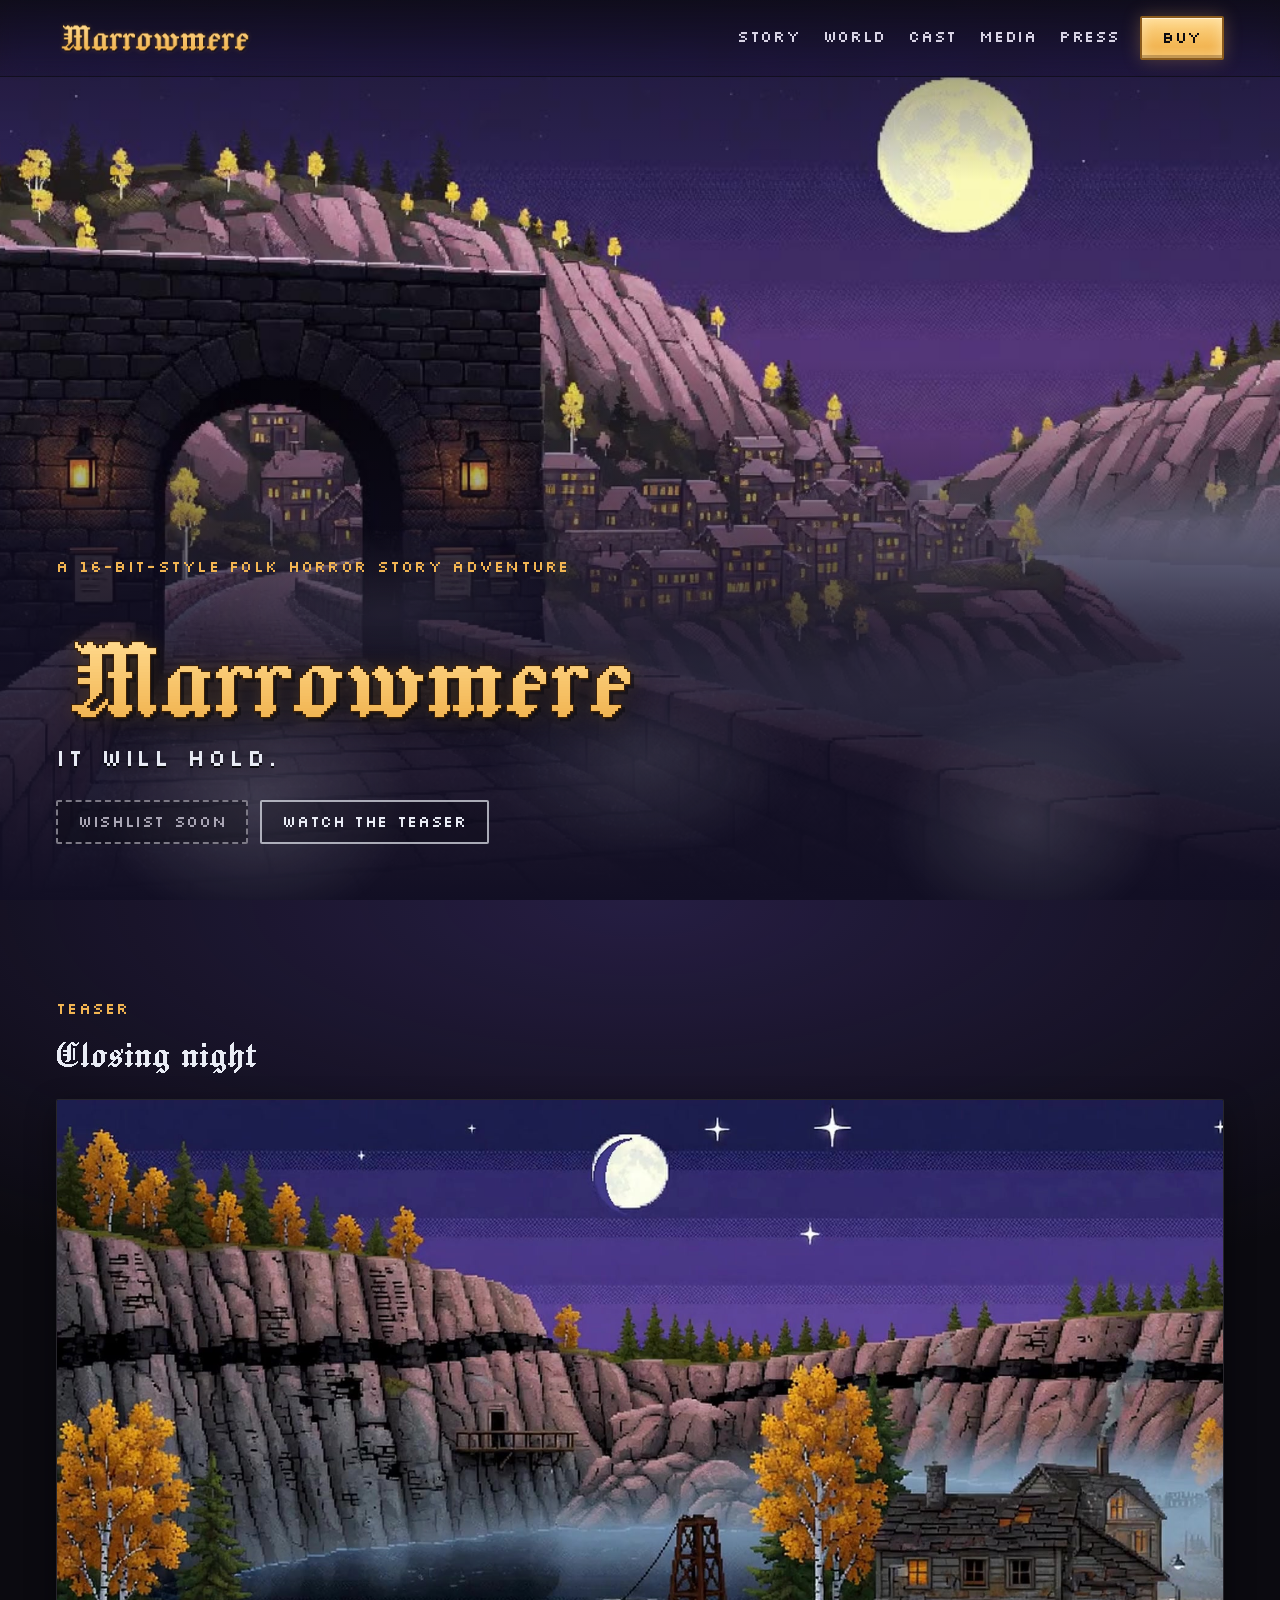
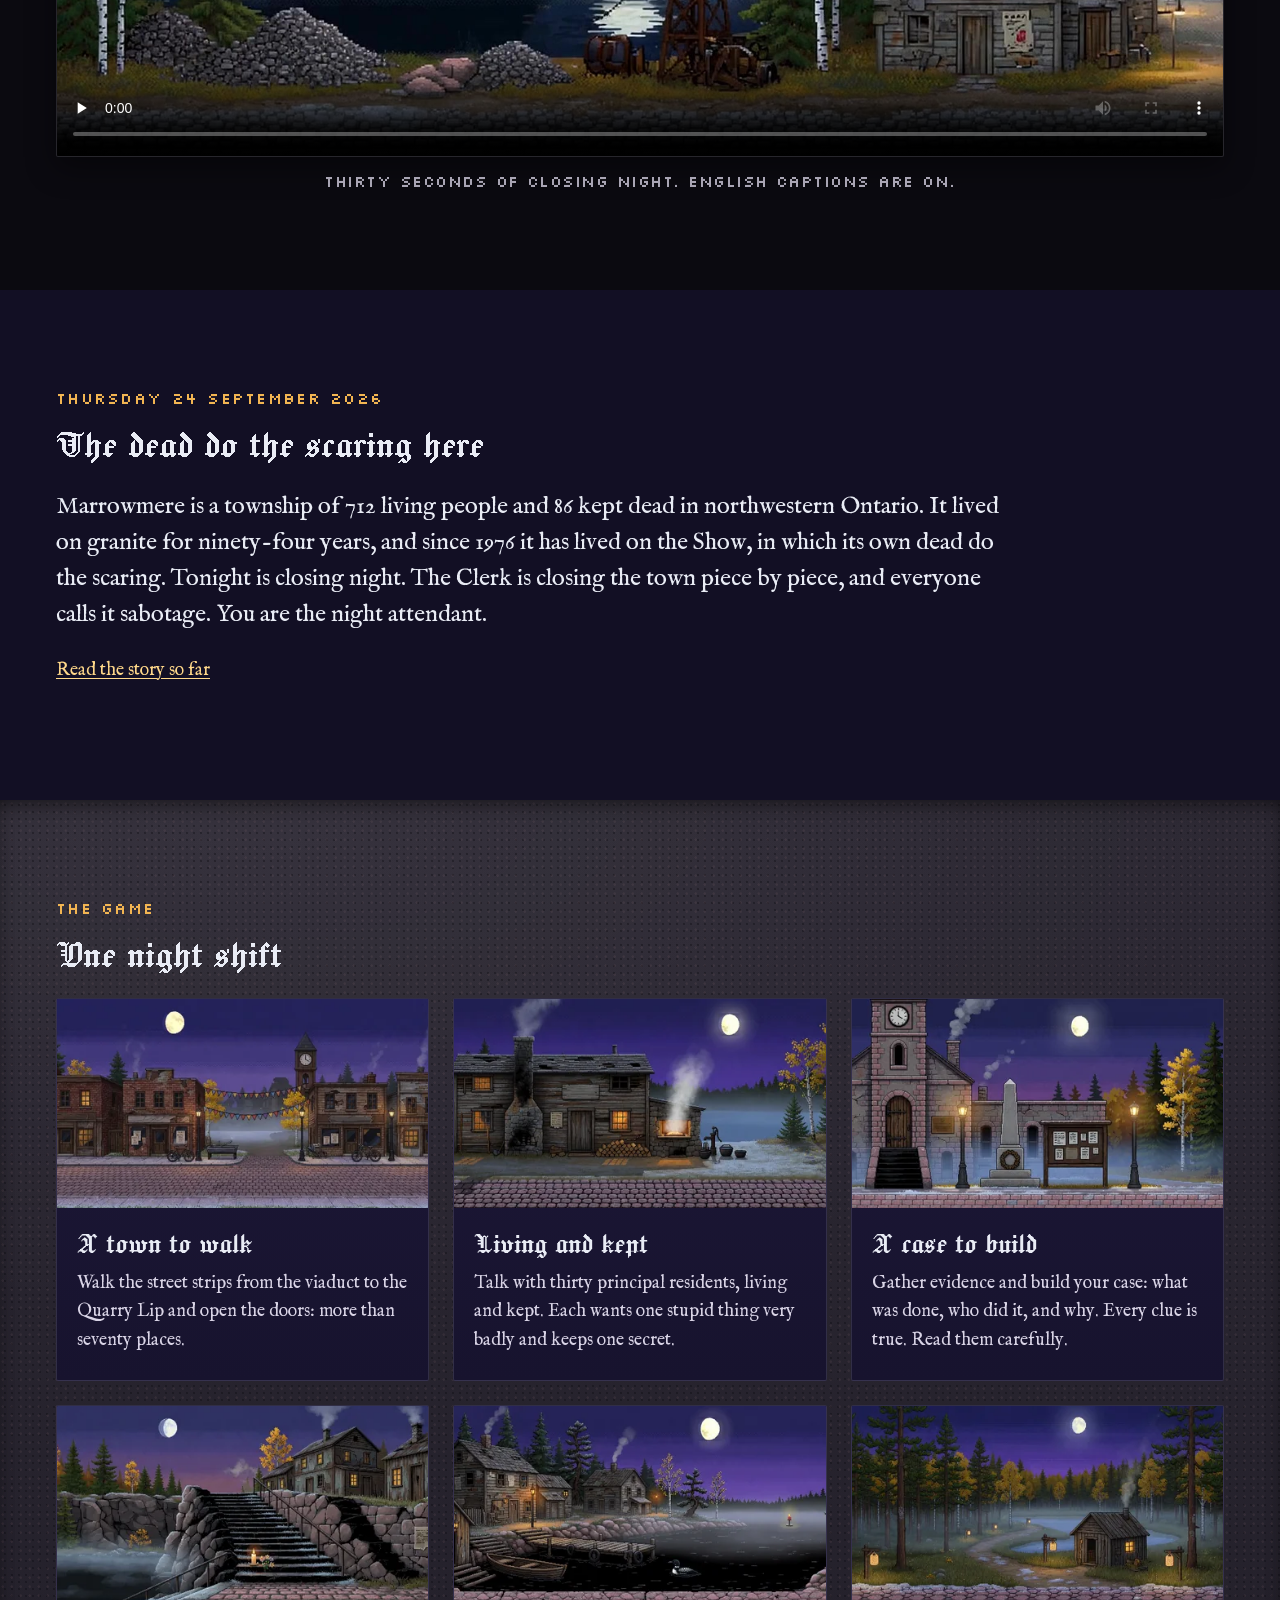
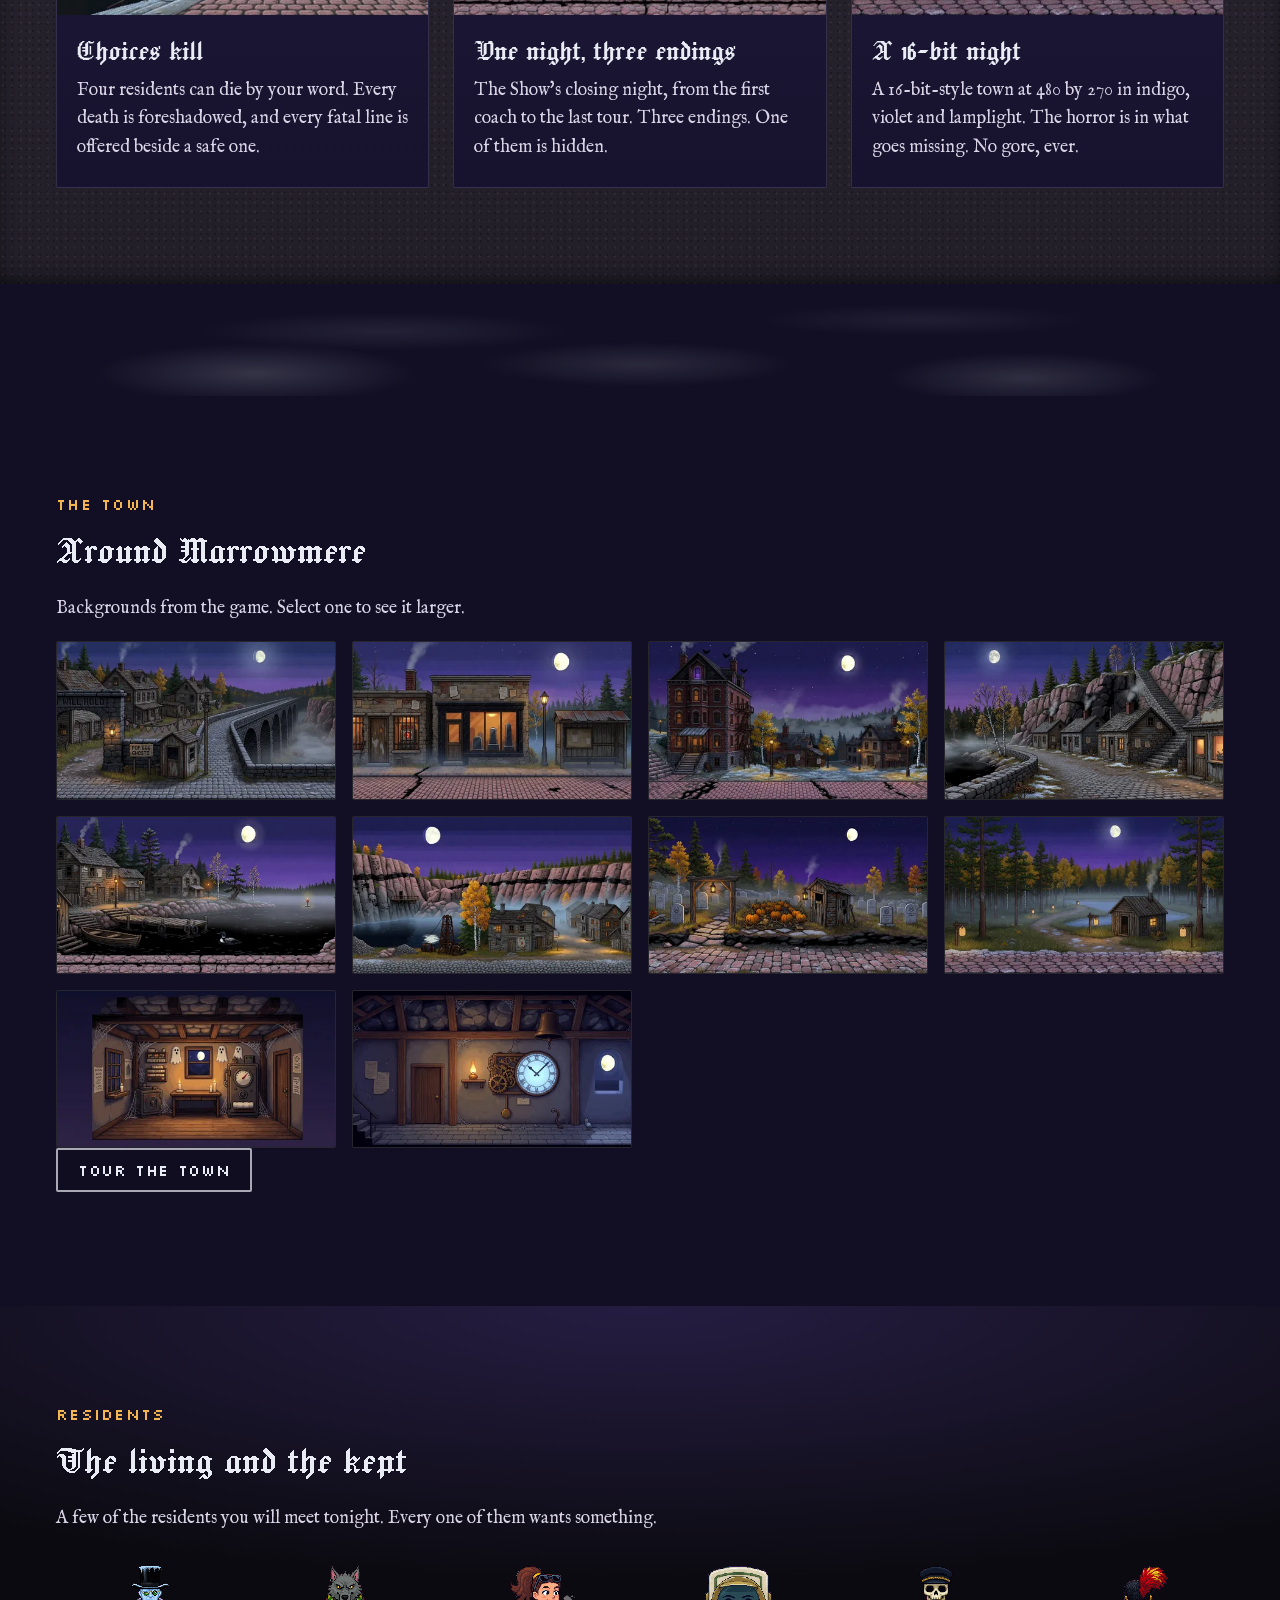
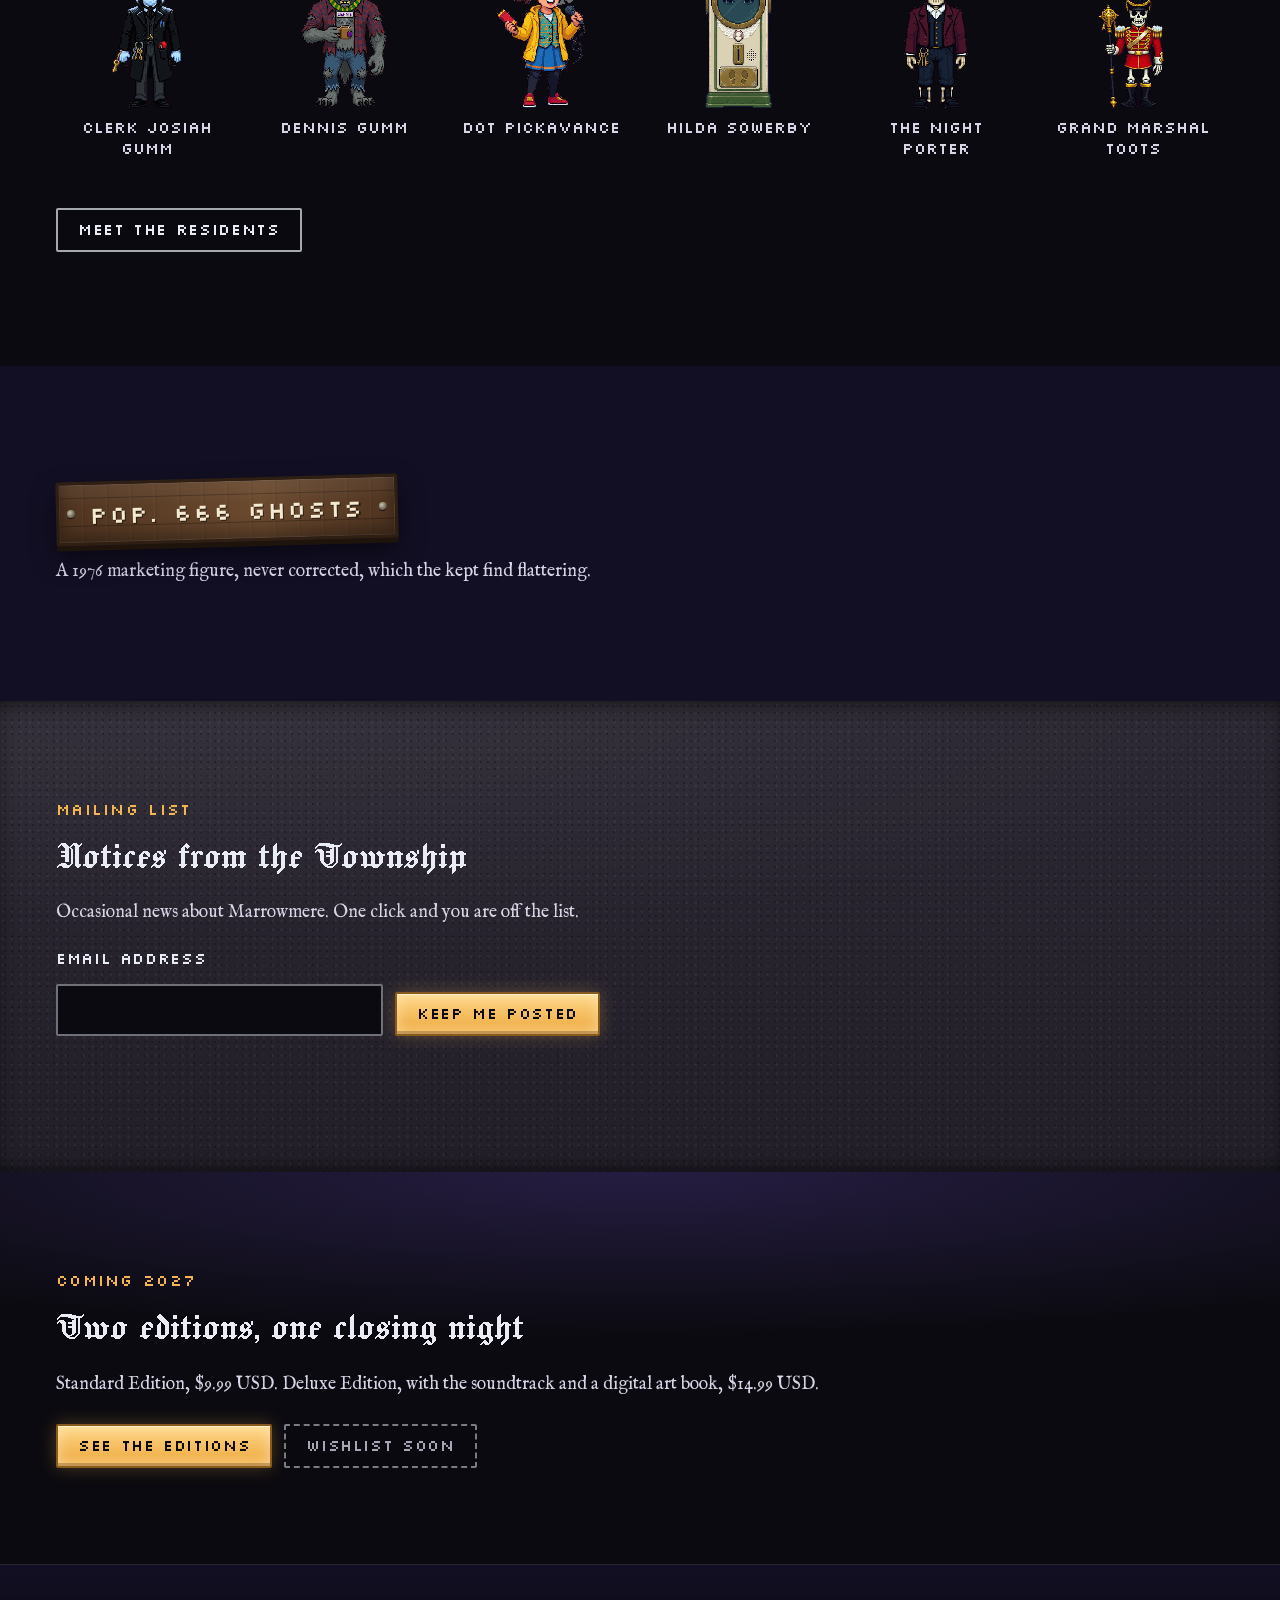
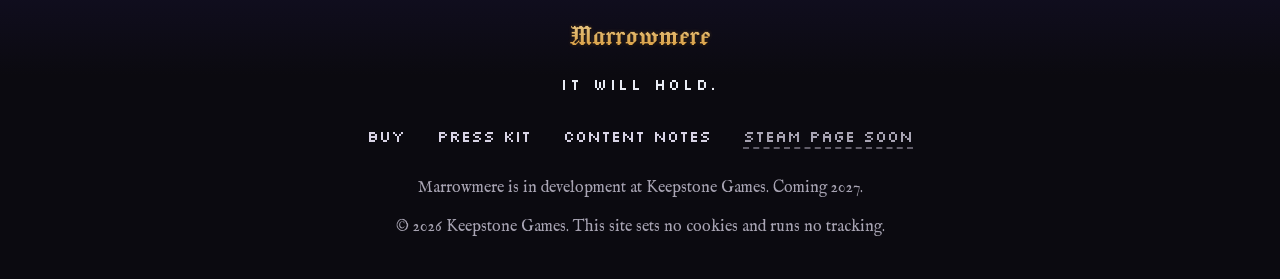
==== index.html @ 12991509 "Publish the Marrowmere site Co-Authored-By: Claude Opus 5.5 <noreply@anthropic.com>" ====
<!doctype html>
<html lang="en-CA">
<head>
<meta charset="utf-8">
<meta name="viewport" content="width=device-width, initial-scale=1">
<title>Marrowmere: a 16-bit-style folk horror story adventure</title>
<meta name="description" content="Closing night in a northwestern Ontario quarry town whose own dead do the scaring. A 16-bit-style story adventure from Keepstone Games, coming 2027.">
<link rel="canonical" href="https://bottobot.github.io/marrowmere-site/">
<meta property="og:type" content="website">
<meta property="og:site_name" content="Marrowmere">
<meta property="og:title" content="Marrowmere: a 16-bit-style folk horror story adventure">
<meta property="og:description" content="Closing night in a northwestern Ontario quarry town whose own dead do the scaring. A 16-bit-style story adventure from Keepstone Games, coming 2027.">
<meta property="og:url" content="https://bottobot.github.io/marrowmere-site/">
<meta property="og:image" content="https://bottobot.github.io/marrowmere-site/assets/img/brand/og-image.jpg">
<meta name="twitter:card" content="summary_large_image">
<meta name="theme-color" content="#120f24">
<link rel="icon" href="assets/icons/favicon.ico" sizes="any">
<link rel="icon" type="image/png" sizes="32x32" href="assets/icons/favicon-32.png">
<link rel="apple-touch-icon" href="assets/icons/apple-touch-icon.png">
<link rel="manifest" href="site.webmanifest">
<link rel="preload" href="assets/fonts/jacquard24.woff2" as="font" type="font/woff2" crossorigin>
<link rel="stylesheet" href="css/site.css">
<script src="js/config.js"></script>
<script src="js/site.js" defer></script>
</head>
<body class="page-index">
<!-- @region header -->
<a class="skip-link" href="#main">Skip to content</a>
<header class="site-header">
  <div class="wrap site-header__inner">
    <a class="brand" href="index.html"><img src="assets/img/brand/wordmark-1200.png" alt="Marrowmere" width="240" height="60"></a>
    <button class="nav-toggle" type="button" aria-expanded="false" aria-controls="site-nav"><span class="visually-hidden">Menu</span><span class="nav-toggle__bars" aria-hidden="true"></span></button>
    <nav id="site-nav" class="site-nav" aria-label="Main">
      <ul>
        <li><a href="story.html">Story</a></li>
        <li><a href="world.html">World</a></li>
        <li><a href="cast.html">Cast</a></li>
        <li><a href="media.html">Media</a></li>
        <li><a href="press.html">Press</a></li>
        <li><a class="btn btn--primary" href="buy.html">Buy</a></li>
      </ul>
    </nav>
  </div>
</header>
<!-- @end header -->
<main id="main">
  <section class="hero" aria-labelledby="hero-title">
    <video class="hero__media" src="assets/video/hero.mp4" poster="assets/video/hero-poster.jpg" autoplay muted loop playsinline aria-hidden="true"></video>
    <div class="hero__mist" aria-hidden="true"></div>
    <div class="hero__content">
      <h1 id="hero-title" class="visually-hidden">Marrowmere</h1>
      <p class="eyebrow">A 16-bit-style folk horror story adventure</p>
      <img class="wordmark" src="assets/img/brand/wordmark.png" srcset="assets/img/brand/wordmark-1200.png 1200w, assets/img/brand/wordmark.png 2400w" sizes="(min-width: 1000px) 720px, 480px" alt="Marrowmere" width="2400" height="600">
      <p class="hero__motto">IT WILL HOLD.</p>
      <div class="store-buttons">
        <a class="btn btn--primary" href="buy.html" data-cfg-href="stores.steam" data-soon="Wishlist soon">Wishlist on Steam</a>
        <a class="btn btn--ghost" href="#teaser">Watch the teaser</a>
      </div>
    </div>
  </section>

  <section class="section section--night" id="teaser" aria-labelledby="teaser-title">
    <div class="wrap">
      <p class="eyebrow">Teaser</p>
      <h2 id="teaser-title">Closing night</h2>
      <figure class="player">
        <video controls playsinline preload="none" aria-label="Marrowmere teaser trailer" src="assets/video/teaser-16x9.mp4" poster="assets/video/teaser-poster.jpg" width="1920" height="1080">
          <track kind="captions" srclang="en" label="English" src="assets/video/teaser.vtt" default>
        </video>
        <figcaption>Thirty seconds of closing night. English captions are on.</figcaption>
      </figure>
    </div>
  </section>

  <section class="section" aria-labelledby="hook-title">
    <div class="wrap">
      <p class="eyebrow">Thursday 24 September 2026</p>
      <h2 id="hook-title">The dead do the scaring here</h2>
      <p class="lede">Marrowmere is a township of 712 living people and 86 kept dead in northwestern Ontario. It lived on granite for ninety-four years, and since 1976 it has lived on the Show, in which its own dead do the scaring. Tonight is closing night. The Clerk is closing the town piece by piece, and everyone calls it sabotage. You are the night attendant.</p>
      <p><a href="story.html">Read the story so far</a></p>
    </div>
  </section>

  <section class="section section--stone" aria-labelledby="features-title">
    <div class="wrap">
      <p class="eyebrow">The game</p>
      <h2 id="features-title">One night shift</h2>
      <ul class="features">
        <li class="feature">
          <img src="assets/img/places/X05-640.webp" alt="Station Road at night: brick and timber shopfronts, lamp-posts and bunting, with a clock tower beyond." width="640" height="256" loading="lazy">
          <h3>A town to walk</h3>
          <p>Walk the street strips from the viaduct to the Quarry Lip and open the doors: more than seventy places.</p>
        </li>
        <li class="feature">
          <img src="assets/img/places/E14-640.webp" alt="A timber bunkhouse with a scorched stone chimney and a cookhouse hatch pouring steam." width="640" height="256" loading="lazy">
          <h3>Living and kept</h3>
          <p>Talk with thirty principal residents, living and kept. Each wants one stupid thing very badly and keeps one secret.</p>
        </li>
        <li class="feature">
          <img src="assets/img/places/E04-640.webp" alt="A stone town hall with a clock tower, a granite memorial and a crowded noticeboard." width="640" height="256" loading="lazy">
          <h3>A case to build</h3>
          <p>Gather evidence and build your case: what was done, who did it, and why. Every clue is true. Read them carefully.</p>
        </li>
        <li class="feature">
          <img src="assets/img/places/E08-640.webp" alt="A frosted black stone stair with one handrail, and a jar candle and flowers left on one step." width="640" height="256" loading="lazy">
          <h3>Choices kill</h3>
          <p>Four residents can die by your word. Every death is foreshadowed, and every fatal line is offered beside a safe one.</p>
        </li>
        <li class="feature">
          <img src="assets/img/places/E10-640.webp" alt="A boathouse and dock on a misty lake at night, a loon on the water and a buoy light far out." width="640" height="256" loading="lazy">
          <h3>One night, three endings</h3>
          <p>The Show's closing night, from the first coach to the last tour. Three endings. One of them is hidden.</p>
        </li>
        <li class="feature">
          <img src="assets/img/places/E20-640.webp" alt="A lamp-lit trail through moonlit jack pine and birch to a small tea hut by a pond." width="640" height="256" loading="lazy">
          <h3>A 16-bit night</h3>
          <p>A 16-bit-style town at 480 by 270 in indigo, violet and lamplight. The horror is in what goes missing. No gore, ever.</p>
        </li>
      </ul>
    </div>
  </section>

  <div class="mist" aria-hidden="true"></div>

  <section class="section" aria-labelledby="screens-title">
    <div class="wrap">
      <p class="eyebrow">The town</p>
      <h2 id="screens-title">Around Marrowmere</h2>
      <p>Backgrounds from the game. Select one to see it larger.</p>
<!-- @region screens -->
<ul class="shots">
  <li><a data-lightbox="screens" href="assets/img/places/E01-1280.jpg"><img src="assets/img/places/E01-640.webp" alt="Lantern-lit black arch carved IT WILL HOLD, a POP. 666 GHOSTS sign, and a stone viaduct over a misty gorge." width="640" height="256" loading="lazy"></a></li>
  <li><a data-lightbox="screens" href="assets/img/places/E06-1280.jpg"><img src="assets/img/places/E06-640.webp" alt="Barred stone pay office with a glowing red dial, a shop window full of headstones, and an empty bus shelter." width="640" height="256" loading="lazy"></a></li>
  <li><a data-lightbox="screens" href="assets/img/places/E07-1280.jpg"><img src="assets/img/places/E07-640.webp" alt="Tall red-brick railway hotel with bay windows, an iron fire escape and one violet attic window, bats circling its chimneys." width="640" height="256" loading="lazy"></a></li>
  <li><a data-lightbox="screens" href="assets/img/places/E09-1280.jpg"><img src="assets/img/places/E09-640.webp" alt="Cobbled lakeside lane, cottages under a pink granite cliff, a long stair up the rock, and a lit chip shop." width="640" height="256" loading="lazy"></a></li>
  <li><a data-lightbox="screens" href="assets/img/places/E10-1280.jpg"><img src="assets/img/places/E10-640.webp" alt="Timber boathouse, a rowboat on the slip, a dock with tire fenders, a loon, and a distant red buoy." width="640" height="256" loading="lazy"></a></li>
  <li><a data-lightbox="screens" href="assets/img/places/E11-1280.jpg"><img src="assets/img/places/E11-640.webp" alt="Pink granite quarry faces with drill marks and a black seam, a moonlit flooded pit and a rusted derrick." width="640" height="256" loading="lazy"></a></li>
  <li><a data-lightbox="screens" href="assets/img/places/E18-1280.jpg"><img src="assets/img/places/E18-640.webp" alt="Moonlit cemetery of grey headstones, a lychgate with a lantern, a flagstone path, a pumpkin patch and a sexton's shed." width="640" height="256" loading="lazy"></a></li>
  <li><a data-lightbox="screens" href="assets/img/places/E20-1280.jpg"><img src="assets/img/places/E20-640.webp" alt="Moonlit jack pine and birch wood, a winding trail lit by post lamps, and a lit hut by a pond." width="640" height="256" loading="lazy"></a></li>
  <li><a data-lightbox="screens" href="assets/img/places/I04-1280.jpg"><img src="assets/img/places/I04-640.webp" alt="Pay office with an iron safe, a dial cabinet, paper ghosts on the wall, candles, cobwebs and a moonlit window." width="640" height="256" loading="lazy"></a></li>
  <li><a data-lightbox="screens" href="assets/img/places/I21-1280.jpg"><img src="assets/img/places/I21-640.webp" alt="Clock-tower room under timber beams: a hanging bell, brass gears, a pendulum, a glowing clock face and a dark stair." width="640" height="256" loading="lazy"></a></li>
</ul>
<!-- @end screens -->
      <p><a class="btn btn--ghost" href="world.html">Tour the town</a></p>
    </div>
  </section>

  <section class="section section--night" aria-labelledby="cast-title">
    <div class="wrap">
      <p class="eyebrow">Residents</p>
      <h2 id="cast-title">The living and the kept</h2>
      <p>A few of the residents you will meet tonight. Every one of them wants something.</p>
<!-- @region cast-row -->
<ul class="cast-row">
  <li><a class="cast-row__link" href="cast.html#josiah-gumm"><img src="assets/sprites/josiah-gumm-front.png" alt="" width="236" height="480" loading="lazy"><span class="cast-row__name">Clerk Josiah Gumm</span></a></li>
  <li><a class="cast-row__link" href="cast.html#dennis-gumm"><img src="assets/sprites/dennis-gumm-front.png" alt="" width="294" height="480" loading="lazy"><span class="cast-row__name">Dennis Gumm</span></a></li>
  <li><a class="cast-row__link" href="cast.html#dot-pickavance"><img src="assets/sprites/dot-pickavance-front.png" alt="" width="304" height="480" loading="lazy"><span class="cast-row__name">Dot Pickavance</span></a></li>
  <li><a class="cast-row__link" href="cast.html#hilda-sowerby"><img src="assets/sprites/hilda-sowerby-front.png" alt="" width="230" height="480" loading="lazy"><span class="cast-row__name">Hilda Sowerby</span></a></li>
  <li><a class="cast-row__link" href="cast.html#night-porter"><img src="assets/sprites/night-porter-front.png" alt="" width="221" height="480" loading="lazy"><span class="cast-row__name">The Night Porter</span></a></li>
  <li><a class="cast-row__link" href="cast.html#grand-marshal-toots"><img src="assets/sprites/grand-marshal-toots-front.png" alt="" width="240" height="480" loading="lazy"><span class="cast-row__name">Grand Marshal Toots</span></a></li>
</ul>
<!-- @end cast-row -->
      <p><a class="btn btn--ghost" href="cast.html">Meet the residents</a></p>
    </div>
  </section>

  <section class="section" aria-label="The sign at the Gate">
    <div class="wrap">
      <p class="sign">POP. 666 GHOSTS</p>
      <p>A 1976 marketing figure, never corrected, which the kept find flattering.</p>
    </div>
  </section>

  <section class="section section--stone" aria-labelledby="newsletter-title">
    <div class="wrap">
      <p class="eyebrow">Mailing list</p>
      <h2 id="newsletter-title">Notices from the Township</h2>
      <p>Occasional news about Marrowmere. One click and you are off the list.</p>
      <form id="newsletter" class="signup" action="#newsletter" method="post">
        <label for="email">Email address</label>
        <input id="email" name="email" type="email" required autocomplete="email">
        <button class="btn btn--primary" type="submit">Keep me posted</button>
        <p class="signup__status" role="status"></p>
      </form>
    </div>
  </section>

  <section class="section section--night" aria-labelledby="buy-title">
    <div class="wrap">
      <p class="eyebrow"><span data-cfg="release">Coming 2027</span></p>
      <h2 id="buy-title">Two editions, one closing night</h2>
      <p><span data-cfg="editions.standard.name">Standard Edition</span>, <span data-cfg="editions.standard.price">$9.99</span> USD. <span data-cfg="editions.deluxe.name">Deluxe Edition</span>, with the soundtrack and a digital art book, <span data-cfg="editions.deluxe.price">$14.99</span> USD.</p>
      <div class="store-buttons">
        <a class="btn btn--primary" href="buy.html">See the editions</a>
        <a class="btn btn--ghost" href="buy.html" data-cfg-href="stores.steam" data-soon="Wishlist soon">Wishlist on Steam</a>
      </div>
    </div>
  </section>
</main>
<!-- @region footer -->
<footer class="site-footer">
  <div class="wrap site-footer__inner">
    <img class="site-footer__mark" src="assets/img/brand/wordmark-1200.png" alt="" width="180" height="45">
    <p class="site-footer__motto">IT WILL HOLD.</p>
    <ul class="site-footer__links">
      <li><a href="buy.html">Buy</a></li>
      <li><a href="press.html">Press kit</a></li>
      <li><a href="buy.html#content-notes">Content notes</a></li>
      <li><a href="buy.html" data-cfg-href="stores.steam" data-soon="Steam page soon">Steam</a></li>
    </ul>
    <p class="site-footer__small">Marrowmere is in development at <span data-cfg="studio">Keepstone Games</span>. <span data-cfg="release">Coming 2027</span>.</p>
    <p class="site-footer__small">&copy; 2026 Keepstone Games. This site sets no cookies and runs no tracking.</p>
  </div>
</footer>
<!-- @end footer -->
</body>
</html>
---- css/site.css ----
/* Marrowmere site design system. One stylesheet for every page; no build step.
   Night is the only theme. Contrast is WCAG 2.2 AA: --granite-grey (4.47:1 on --night) is used
   for borders and disabled outlines only, never for text; small print uses --ink-muted (7.8:1). */

/* ------------------------------------------------------------------ fonts (SIL OFL, self-hosted) */
@font-face { font-family: "Jacquard 24"; src: url("../assets/fonts/jacquard24.woff2") format("woff2"); font-weight: 400; font-style: normal; font-display: swap; }
@font-face { font-family: "IM Fell English"; src: url("../assets/fonts/imfell.woff2") format("woff2"); font-weight: 400; font-style: normal; font-display: swap; }
@font-face { font-family: "IM Fell English"; src: url("../assets/fonts/imfell-italic.woff2") format("woff2"); font-weight: 400; font-style: italic; font-display: swap; }
@font-face { font-family: "Silkscreen"; src: url("../assets/fonts/silkscreen.woff2") format("woff2"); font-weight: 400; font-style: normal; font-display: swap; }

/* ------------------------------------------------------------------ tokens */
:root {
  --night: #120f24;   --dusk: #1d1838;   --violet: #3b2d6b;  --amber: #f2b552;  --amber-hi: #ffd88a;
  --granite-pink: #b88a8f; --granite-grey: #7d7a86; --keepstone: #0b0a10; --frost: #e9ecf5; --birch: #e6c45a; --ink: #d9d4e6;
  --font-display: "Jacquard 24", serif; --font-body: "IM Fell English", Georgia, serif; --font-label: "Silkscreen", monospace;
  --gutter: 16px; --wrap: 1200px; --radius: 2px;

  /* derived tokens: S02 additions, not in common.PALETTE */
  --ink-muted: #a9a5b4;
  --line: rgba(233, 236, 245, 0.12);
  --header-h: 76px;
  --hole: var(--night);
  --card-lo: #17132e;
  --kept-blue: #a7c3e6;
  --paper: #efe3c8; --paper-deep: #e3d3ad; --paper-gold: #f2d27a; --paper-ink: #0b0a10; --paper-muted: #4a4552;
  --stone-hi: #4a4552; --stone: #3b3843; --stone-lo: #24212b;
  --wood: #5d3f27; --wood-lo: #4f3420; --wood-edge: #2f1f13; --wood-paint: #f4ead2;
  --shadow: 0 10px 30px rgba(0, 0, 0, 0.45);
  color-scheme: dark;
}

/* ------------------------------------------------------------------ base */
*, *::before, *::after { box-sizing: border-box; }
[hidden] { display: none !important; }
html { -webkit-text-size-adjust: 100%; text-size-adjust: 100%; scroll-padding-top: calc(var(--header-h) + 16px); }
@media (prefers-reduced-motion: no-preference) { html { scroll-behavior: smooth; } }
body {
  margin: 0; min-height: 100vh; overflow-x: clip;
  background: var(--night); color: var(--ink);
  font-family: var(--font-body); font-size: 1.125rem; line-height: 1.6;
  font-synthesis: none; -webkit-font-smoothing: antialiased;
}
img, video { display: block; max-width: 100%; height: auto; }
picture { display: block; }
h1, h2, h3 { margin: 0 0 0.5em; font-family: var(--font-display); font-weight: 400; line-height: 1.05; color: var(--frost); overflow-wrap: break-word; text-wrap: balance; }
h1 { font-size: 2.6875rem; }                 /* 43 px: one Jacquard pixel per CSS pixel */
h2 { font-size: 2.6875rem; }
h3 { font-size: 2rem; }
@media (min-width: 760px) { h1 { font-size: 5.375rem; } }   /* 86 px */
p { margin: 0 0 1em; }
a { color: var(--amber-hi); text-decoration-thickness: 1px; text-underline-offset: 0.18em; }
a:hover { color: var(--frost); }
:focus-visible { outline: 3px solid var(--amber); outline-offset: 3px; }
::selection { background: var(--violet); color: var(--frost); }
table { width: 100%; border-collapse: collapse; }
th, td { padding: 0.6rem 0.75rem; text-align: left; vertical-align: top; border-bottom: 1px solid var(--line); }
th { font-family: var(--font-label); font-size: 1rem; font-weight: 400; letter-spacing: 0.04em; color: var(--amber); }

/* ------------------------------------------------------------------ layout */
.wrap { width: 100%; max-width: var(--wrap); margin-inline: auto; padding-inline: var(--gutter); }
.section { position: relative; padding-block: clamp(3rem, 8vw, 6rem); }
.section--night { background: radial-gradient(120% 60% at 50% 0%, rgba(59, 45, 107, 0.55), transparent 70%), var(--keepstone); }
.section--stone {
  --hole: var(--stone-lo);
  background:
    radial-gradient(circle at 30% 40%, rgba(184, 138, 143, 0.09) 0 1px, transparent 1.5px) 0 0 / 9px 9px,
    radial-gradient(circle at 70% 70%, rgba(11, 10, 16, 0.35) 0 1px, transparent 1.5px) 0 0 / 7px 7px,
    radial-gradient(140% 80% at 20% 0%, rgba(255, 255, 255, 0.05), transparent 60%),
    linear-gradient(180deg, #2c2833, #221f29);
  box-shadow: inset 0 14px 24px -14px rgba(0, 0, 0, 0.75), inset 0 -14px 24px -14px rgba(0, 0, 0, 0.75);
}
.grid { display: grid; gap: 1.5rem; grid-template-columns: minmax(0, 1fr); }
@media (min-width: 600px) { .grid--2, .grid--3, .grid--4 { grid-template-columns: repeat(2, minmax(0, 1fr)); } }
@media (min-width: 1000px) {
  .grid--3 { grid-template-columns: repeat(3, minmax(0, 1fr)); }
  .grid--4 { grid-template-columns: repeat(4, minmax(0, 1fr)); }
}
.visually-hidden { position: absolute !important; width: 1px; height: 1px; padding: 0; margin: -1px; overflow: hidden; clip: rect(0 0 0 0); clip-path: inset(50%); white-space: nowrap; border: 0; }
.skip-link { position: absolute; left: var(--gutter); top: -100px; z-index: 100; padding: 0.75rem 1rem; background: var(--amber); color: var(--keepstone); font-family: var(--font-label); font-size: 1rem; text-decoration: none; }
.skip-link:focus { top: 8px; color: var(--keepstone); }

/* ------------------------------------------------------------------ header and navigation */
.site-header { position: sticky; top: 0; z-index: 50; background: rgba(18, 15, 36, 0.86); border-bottom: 1px solid var(--line); }
@supports ((-webkit-backdrop-filter: blur(1px)) or (backdrop-filter: blur(1px))) {
  .site-header { background: rgba(18, 15, 36, 0.64); -webkit-backdrop-filter: blur(10px) saturate(1.3); backdrop-filter: blur(10px) saturate(1.3); }
}
.site-header__inner { display: flex; align-items: center; justify-content: space-between; gap: 1rem; min-height: var(--header-h); }
.brand { display: block; flex: 0 0 auto; margin-left: -21px; line-height: 0; }   /* wordmark's own 9 % margin */
.brand img { width: 240px; height: 60px; }
.site-nav ul { display: flex; flex-wrap: wrap; align-items: center; gap: 0.25rem 1.1rem; margin: 0; padding: 0; list-style: none; }
.site-nav a:not(.btn) { display: inline-block; padding: 0.5rem 0.15rem; border-bottom: 2px solid transparent; font-family: var(--font-label); font-size: 1rem; letter-spacing: 0.04em; color: var(--ink); text-decoration: none; }
.site-nav a:not(.btn):hover { color: var(--frost); border-bottom-color: var(--amber); }
.site-nav a[aria-current="page"]:not(.btn) { color: var(--amber-hi); border-bottom-color: var(--amber); }
.site-nav .btn[aria-current="page"] { outline: 2px solid var(--frost); outline-offset: 2px; }
.nav-toggle { display: none; position: relative; flex: 0 0 auto; width: 44px; height: 44px; padding: 0; border: 1px solid rgba(233, 236, 245, 0.4); border-radius: var(--radius); background: rgba(11, 10, 16, 0.35); color: var(--frost); cursor: pointer; }
.nav-toggle__bars, .nav-toggle__bars::before, .nav-toggle__bars::after { position: absolute; width: 20px; height: 2px; background-color: currentColor; transition: transform 0.2s ease, background-color 0.2s ease; }
.nav-toggle__bars { left: 11px; top: 20px; }
.nav-toggle__bars::before, .nav-toggle__bars::after { content: ""; left: 0; }
.nav-toggle__bars::before { top: -7px; }
.nav-toggle__bars::after { top: 7px; }
.nav-toggle[aria-expanded="true"] .nav-toggle__bars { background-color: transparent; }
.nav-toggle[aria-expanded="true"] .nav-toggle__bars::before { transform: translateY(7px) rotate(45deg); }
.nav-toggle[aria-expanded="true"] .nav-toggle__bars::after { transform: translateY(-7px) rotate(-45deg); }
@media (max-width: 759.98px) {
  .nav-toggle { display: block; }
  .site-nav { display: none; position: absolute; top: 100%; left: 0; right: 0; padding: 0.25rem var(--gutter) 1.25rem; background: rgba(11, 10, 16, 0.97); border-bottom: 1px solid var(--line); box-shadow: 0 18px 30px rgba(0, 0, 0, 0.5); max-height: calc(100vh - var(--header-h)); max-height: calc(100dvh - var(--header-h)); overflow-y: auto; overscroll-behavior: contain; }
  .nav-toggle[aria-expanded="true"] + .site-nav { display: block; }
  html:not(.js) .site-header { position: relative; }   /* no-script fallback: the menu stays open */
  html:not(.js) .site-header__inner { flex-wrap: wrap; }
  html:not(.js) .nav-toggle { display: none; }
  html:not(.js) .site-nav { display: block; position: static; flex: 1 0 100%; padding-top: 0; max-height: none; overflow: visible; box-shadow: none; border-bottom: 0; background: none; }
  .site-nav ul { flex-direction: column; align-items: stretch; gap: 0; }
  .site-nav a:not(.btn) { display: block; padding: 0.85rem 0; border-bottom: 1px solid var(--line); }
  .site-nav .btn { width: 100%; margin-top: 1rem; }
}
@media (min-width: 760px) and (max-width: 899.98px) { .brand { margin-left: -18px; } .brand img { width: 200px; height: 50px; } }

/* ------------------------------------------------------------------ type */
.eyebrow { margin: 0 0 0.75rem; font-family: var(--font-label); font-size: 1rem; line-height: 1.5; letter-spacing: 0.08em; text-transform: uppercase; color: var(--amber); }
.lede { max-width: 40em; font-size: 1.375rem; line-height: 1.5; color: var(--frost); }
@media (min-width: 760px) { .lede { font-size: 1.5rem; } }
/* The motto is set in Silkscreen like the hero and footer mottos: Jacquard 24 capitals misread
   "IT WILL HOLD." as "JT WJLL HOLD.". 32 and 48 px are Silkscreen's crisp multiples of 8. */
.motto {
  position: relative; max-width: 46rem; margin: 2.5rem auto; padding: 2.25rem clamp(1.25rem, 5vw, 3rem);
  font-family: var(--font-label); font-size: 2rem; line-height: 1.25; letter-spacing: 0.1em; text-align: center; text-wrap: balance; color: #e4dfec;
  background:
    radial-gradient(140% 90% at 25% 10%, rgba(255, 255, 255, 0.08), transparent 55%),
    radial-gradient(circle at 30% 40%, rgba(184, 138, 143, 0.10) 0 1px, transparent 1.5px) 0 0 / 9px 9px,
    radial-gradient(circle at 60% 70%, rgba(11, 10, 16, 0.35) 0 1px, transparent 1.5px) 0 0 / 7px 7px,
    linear-gradient(180deg, var(--stone-hi), var(--stone) 55%, var(--stone-lo));
  border: 1px solid #15131a; border-radius: var(--radius);
  box-shadow:
    inset 0 2px 0 rgba(255, 255, 255, 0.14), inset 0 -3px 0 rgba(0, 0, 0, 0.45),
    inset 0 0 0 6px rgba(11, 10, 16, 0.22), inset 0 0 0 7px rgba(255, 255, 255, 0.05),
    inset 0 0 40px rgba(0, 0, 0, 0.55), 0 14px 30px rgba(0, 0, 0, 0.5);
  text-shadow: 0 -2px 0 rgba(11, 10, 16, 0.9), 0 1px 0 rgba(255, 255, 255, 0.22);
}
.motto p { margin: 0; }
@media (min-width: 760px) { .motto { font-size: 3rem; } }
.motto cite, .motto footer { display: block; margin-top: 1rem; font-family: var(--font-label); font-size: 1rem; font-style: normal; letter-spacing: 0.08em; color: var(--ink); text-shadow: 0 1px 0 rgba(0, 0, 0, 0.6); }
.sign {
  position: relative; display: inline-block; margin: 1rem 0; padding: 0.85rem 1.9rem;
  font-family: var(--font-label); font-size: 1.5rem; line-height: 1.3; letter-spacing: 0.08em; text-transform: uppercase; color: var(--wood-paint);
  text-shadow: 1px 1px 0 rgba(0, 0, 0, 0.55);
  background:
    linear-gradient(180deg, rgba(255, 255, 255, 0.07), transparent 40%),
    repeating-linear-gradient(180deg, transparent 0 13px, rgba(0, 0, 0, 0.28) 13px 14px, transparent 14px 28px),
    repeating-linear-gradient(90deg, rgba(0, 0, 0, 0.06) 0 2px, transparent 2px 23px, rgba(255, 255, 255, 0.04) 23px 24px),
    linear-gradient(90deg, var(--wood-lo), var(--wood) 30%, #6b4a2f 60%, var(--wood-lo));
  border: 3px solid var(--wood-edge); border-radius: 3px;
  box-shadow: inset 0 0 0 1px rgba(255, 255, 255, 0.08), inset 0 -8px 16px rgba(0, 0, 0, 0.35), 0 5px 0 #1e140c, 0 12px 24px rgba(0, 0, 0, 0.5);
  transform: rotate(-1.5deg);
}
.sign::before, .sign::after { content: ""; position: absolute; top: 50%; width: 8px; height: 8px; margin-top: -4px; border-radius: 50%; background: radial-gradient(circle at 35% 35%, #c9c3b3, #6d6658 60%, #2b2620); box-shadow: 0 1px 0 rgba(0, 0, 0, 0.6); }
.sign::before { left: 8px; }
.sign::after { right: 8px; }

/* ------------------------------------------------------------------ buttons */
.btn {
  display: inline-flex; align-items: center; justify-content: center; gap: 0.5rem; min-height: 44px; padding: 0.65rem 1.25rem;
  border: 2px solid transparent; border-radius: var(--radius); background: transparent; color: var(--frost);
  font-family: var(--font-label); font-size: 1rem; line-height: 1.2; letter-spacing: 0.04em; text-align: center; text-decoration: none; cursor: pointer;
  transition: transform 0.15s ease, box-shadow 0.2s ease, background-color 0.2s ease, color 0.2s ease, border-color 0.2s ease;
}
.btn--primary {
  color: var(--keepstone); border-color: #8a5a1c; background: linear-gradient(180deg, var(--amber-hi), var(--amber) 70%);
  box-shadow: inset 0 1px 0 rgba(255, 255, 255, 0.55), inset 0 -3px 0 rgba(61, 34, 8, 0.28), inset 0 0 14px rgba(255, 244, 214, 0.55), 0 0 18px rgba(242, 181, 82, 0.28);
}
.btn--primary:hover { color: var(--keepstone); transform: translateY(-1px); box-shadow: inset 0 1px 0 rgba(255, 255, 255, 0.6), inset 0 -3px 0 rgba(61, 34, 8, 0.28), inset 0 0 18px rgba(255, 244, 214, 0.7), 0 0 28px rgba(242, 181, 82, 0.5); }
.btn--primary:active { transform: translateY(1px); }
.btn--ghost { color: var(--frost); border-color: rgba(233, 236, 245, 0.7); background: rgba(11, 10, 16, 0.25); }
.btn--ghost:hover { color: var(--frost); border-color: var(--frost); background: rgba(233, 236, 245, 0.08); }
.store-buttons { display: flex; flex-wrap: wrap; align-items: center; gap: 0.75rem; margin: 1.5rem 0 0; padding: 0; list-style: none; }

/* ------------------------------------------------------------------ hero */
.hero { position: relative; isolation: isolate; display: grid; align-items: end; min-height: calc(100vh - var(--header-h)); min-height: calc(100svh - var(--header-h)); overflow: hidden; background: var(--keepstone); }
.hero__media { position: absolute; inset: 0; z-index: -2; width: 100%; height: 100%; max-width: none; object-fit: cover; object-position: 50% 50%; }
@media (max-width: 699.98px) { .hero__media { object-position: 30% 50%; } }
.hero::before { content: ""; position: absolute; inset: 0; z-index: -1; pointer-events: none; background: linear-gradient(180deg, rgba(18, 15, 36, 0.6) 0%, rgba(18, 15, 36, 0) 20%, rgba(18, 15, 36, 0) 40%, rgba(18, 15, 36, 0.78) 70%, var(--night) 100%); }
.hero__mist { position: absolute; left: 0; right: 0; bottom: 0; z-index: -1; height: 55%; }
.hero__content { position: relative; width: 100%; max-width: var(--wrap); margin-inline: auto; padding: 6rem var(--gutter) 3.5rem; }
/* wordmark PNGs keep about 9 % transparent margin each side and 19 % above and below (R4 s5) */
.wordmark { width: min(100%, 480px); height: auto; margin: 0 0 calc(min(100%, 480px) * -0.045) calc(min(100%, 480px) * -0.09); filter: drop-shadow(0 4px 18px rgba(0, 0, 0, 0.65)); }
@media (min-width: 1000px) { .wordmark { width: 720px; margin: 0 0 -32px -65px; } }
.hero__motto { margin: 0 0 1.5rem; font-family: var(--font-label); font-size: 1.5rem; letter-spacing: 0.12em; color: var(--frost); text-shadow: 0 2px 0 var(--keepstone), 0 0 18px rgba(0, 0, 0, 0.8); }

/* ------------------------------------------------------------------ mist and glow */
.mist { position: relative; height: 7rem; overflow: hidden; pointer-events: none; }
.hero__mist { overflow: hidden; pointer-events: none; }
.mist::before, .mist::after, .hero__mist::before, .hero__mist::after {
  content: ""; position: absolute; left: 0; width: 200%; height: 100%;
  background-repeat: repeat-x; background-size: 50% 100%;
  animation: mist-drift 90s linear infinite; will-change: transform;
}
.mist::before, .hero__mist::before {
  bottom: -10%; opacity: 0.55;
  background-image:
    radial-gradient(18% 38% at 20% 70%, rgba(233, 236, 245, 0.30), transparent 70%),
    radial-gradient(18% 30% at 50% 62%, rgba(233, 236, 245, 0.22), transparent 70%),
    radial-gradient(16% 34% at 80% 74%, rgba(233, 236, 245, 0.26), transparent 70%);
}
.mist::after, .hero__mist::after {
  bottom: 18%; opacity: 0.35; animation-duration: 140s; animation-direction: reverse;
  background-image:
    radial-gradient(22% 26% at 30% 60%, rgba(217, 212, 230, 0.28), transparent 70%),
    radial-gradient(20% 22% at 72% 50%, rgba(217, 212, 230, 0.22), transparent 70%);
}
@keyframes mist-drift { from { transform: translate3d(0, 0, 0); } to { transform: translate3d(-50%, 0, 0); } }
#glow {
  position: fixed; left: 0; top: 0; z-index: 40; width: 520px; height: 520px; margin: -260px 0 0 -260px;
  border-radius: 50%; pointer-events: none; opacity: 0; mix-blend-mode: screen;
  background: radial-gradient(circle, rgba(242, 181, 82, 0.11) 0%, rgba(242, 181, 82, 0.05) 35%, transparent 70%);
  transition: opacity 0.4s ease;
}
body:not(.has-glow) #glow { display: none; }

/* ------------------------------------------------------------------ features and screenshot strip */
.features { display: grid; gap: 1.5rem; grid-template-columns: repeat(auto-fit, minmax(min(100%, 20rem), 1fr)); margin: 0; padding: 0; list-style: none; }
.feature { display: flex; flex-direction: column; overflow: hidden; background: linear-gradient(180deg, var(--dusk), var(--card-lo)); border: 1px solid var(--line); border-radius: var(--radius); }
.feature img { width: 100%; aspect-ratio: 16 / 9; object-fit: cover; }
.feature h3 { margin: 1.25rem 1.25rem 0.5rem; }
.feature p { margin: 0 1.25rem 1.5rem; }
.shots { display: grid; gap: 1rem; grid-template-columns: repeat(auto-fill, minmax(min(100%, 16rem), 1fr)); margin: 0; padding: 0; list-style: none; }
.shots a { display: block; overflow: hidden; border: 1px solid var(--line); border-radius: var(--radius); background: var(--keepstone); }
.shots img { width: 100%; aspect-ratio: 16 / 9; object-fit: cover; transition: transform 0.35s ease, filter 0.35s ease; }
.shots a:hover img, .shots a:focus-visible img { transform: scale(1.03); filter: brightness(1.08); }
@media (max-width: 759.98px) {
  .shots { display: flex; gap: 0.75rem; overflow-x: auto; overscroll-behavior-x: contain; scroll-snap-type: x mandatory; padding: 6px 6px 0.75rem; margin: -6px -6px 0; scroll-padding-inline: 6px; scrollbar-width: thin; }
  .shots > li { flex: 0 0 84%; scroll-snap-align: start; }
}

/* ------------------------------------------------------------------ place cards */
.place-card { margin: 0; overflow: hidden; background: linear-gradient(180deg, var(--dusk), var(--card-lo)); border: 1px solid var(--line); border-radius: var(--radius); transition: transform 0.25s ease, box-shadow 0.25s ease, border-color 0.25s ease; }
.place-card:hover, .place-card:focus-visible { transform: translateY(-3px); border-color: rgba(242, 181, 82, 0.45); box-shadow: 0 14px 30px rgba(0, 0, 0, 0.5), 0 0 24px rgba(242, 181, 82, 0.12); }
.place-card__media { position: relative; overflow: hidden; background: var(--keepstone); }
.place-card__media img { width: 100%; }
.place-card__media video { position: absolute; inset: 0; width: 100%; height: 100%; object-fit: cover; opacity: 0; transition: opacity 0.45s ease; }
.place-card.is-playing .place-card__media video { opacity: 1; }
.place-card figcaption { padding: 1rem 1.25rem 1.25rem; }
.place-card h3 { margin: 0 0 0.35rem; }
.place-card figcaption p { margin: 0; font-size: 1.0625rem; }

/* ------------------------------------------------------------------ cast cards, cast row, badges */
.cast-card { position: relative; display: flex; flex-direction: column; padding: 1rem 1.25rem 1.5rem; background: linear-gradient(180deg, var(--dusk), var(--card-lo)); border: 1px solid var(--line); border-radius: var(--radius); transition: transform 0.25s ease, box-shadow 0.25s ease, border-color 0.25s ease; }
.cast-card:hover, .cast-card:focus-visible { transform: translateY(-4px); border-color: rgba(242, 181, 82, 0.45); box-shadow: 0 16px 32px rgba(0, 0, 0, 0.5), 0 0 28px rgba(242, 181, 82, 0.14); }
.cast-card__sprite { position: relative; aspect-ratio: 1; margin: 0 0 1rem; overflow: hidden; background: radial-gradient(60% 22% at 50% 92%, rgba(242, 181, 82, 0.22), transparent 70%), radial-gradient(70% 70% at 50% 60%, rgba(59, 45, 107, 0.35), transparent 70%); }
.cast-card__sprite picture { display: contents; }
.cast-card__sprite img { position: absolute; inset: 0; width: 100%; height: 100%; max-width: none; object-fit: contain; object-position: 50% 100%; image-rendering: pixelated; transition: opacity 0.3s ease; }
.cast-card__alt { opacity: 0; }
.cast-card:hover .cast-card__alt, .cast-card:focus-visible .cast-card__alt { opacity: 1; }
.cast-card:hover .cast-card__front, .cast-card:focus-visible .cast-card__front { opacity: 0; }
.cast-card h3 { margin: 0 0 0.25rem; }
.cast-card__role { margin: 0 0 0.5rem; font-family: var(--font-label); font-size: 1rem; line-height: 1.4; letter-spacing: 0.02em; color: var(--amber); }
.cast-card__hook { margin: 0; }
.badge { display: inline-block; padding: 0.3rem 0.5rem 0.35rem; border: 1px solid currentColor; border-radius: var(--radius); background: rgba(11, 10, 16, 0.6); font-family: var(--font-label); font-size: 1rem; line-height: 1; letter-spacing: 0.04em; }
.cast-card .badge { position: absolute; top: 0.75rem; left: 0.75rem; z-index: 1; }
.badge--living { color: var(--birch); }
.badge--kept { color: var(--kept-blue); }
.badge--other { color: var(--granite-pink); }
.cast-row { display: grid; gap: 1rem; grid-template-columns: repeat(auto-fit, minmax(min(100%, 9rem), 1fr)); margin: 0 0 2rem; padding: 0; list-style: none; }
.cast-row__link { display: flex; flex-direction: column; align-items: center; gap: 0.5rem; padding: 0.75rem 0.5rem 1rem; border: 1px solid transparent; border-radius: var(--radius); color: var(--ink); text-decoration: none; transition: transform 0.2s ease, border-color 0.2s ease, background-color 0.2s ease; }
.cast-row__link img { width: auto; height: 9rem; max-width: 100%; object-fit: contain; object-position: 50% 100%; image-rendering: pixelated; }
.cast-row__link:hover, .cast-row__link:focus-visible { transform: translateY(-3px); border-color: rgba(242, 181, 82, 0.4); background: rgba(29, 24, 56, 0.6); color: var(--frost); }
.cast-row__name { font-family: var(--font-label); font-size: 1rem; line-height: 1.3; text-align: center; }

/* ------------------------------------------------------------------ tickets (buy page) */
.ticket {
  position: relative; display: flex; flex-direction: column; padding: 1.75rem 1.5rem 0; color: var(--paper-ink);
  background: radial-gradient(circle at 40% 30%, rgba(11, 10, 16, 0.05) 0 1px, transparent 1.5px) 0 0 / 6px 6px, linear-gradient(180deg, var(--paper), var(--paper-deep));
  border-radius: 6px;
  box-shadow: var(--shadow), inset 0 0 0 6px var(--paper), inset 0 0 0 7px rgba(11, 10, 16, 0.28);
}
.ticket--deluxe {
  background: radial-gradient(circle at 40% 30%, rgba(11, 10, 16, 0.05) 0 1px, transparent 1.5px) 0 0 / 6px 6px, linear-gradient(180deg, #f6dd8f, var(--paper-gold) 60%, #e9c665);
  box-shadow: var(--shadow), 0 0 0 2px var(--birch), 0 0 36px rgba(230, 196, 90, 0.25), inset 0 0 0 6px #f6dd8f, inset 0 0 0 7px rgba(11, 10, 16, 0.3);
}
.ticket__name { margin: 0 0 0.5rem; font-family: var(--font-label); font-size: 1rem; letter-spacing: 0.1em; text-transform: uppercase; color: var(--paper-ink); }
.ticket__price { margin: 0 0 1rem; font-family: var(--font-display); font-size: 5.375rem; line-height: 0.9; color: var(--paper-ink); }
.ticket__price small { font-family: var(--font-label); font-size: 1rem; letter-spacing: 0.06em; color: var(--paper-muted); }
.ticket__list { margin: 0 0 1.5rem; padding: 0; list-style: none; }
.ticket__list li { position: relative; margin: 0 0 0.4rem; padding-left: 1.5rem; }
.ticket__list li::before { content: ""; position: absolute; left: 0.2rem; top: 0.62em; width: 0.5rem; height: 0.5rem; background: currentColor; transform: rotate(45deg); }
.ticket__stub { position: relative; margin: auto -1.5rem 0; padding: 1.5rem 1.5rem 1.75rem; border-top: 2px dashed rgba(11, 10, 16, 0.45); border-radius: 0 0 6px 6px; background: linear-gradient(180deg, rgba(11, 10, 16, 0.04), rgba(11, 10, 16, 0.09)); }
.ticket__stub::before { content: ""; position: absolute; left: -1px; right: -1px; top: -15px; height: 28px; pointer-events: none; background: radial-gradient(circle at 0 50%, var(--hole) 0 13px, transparent 13.5px), radial-gradient(circle at 100% 50%, var(--hole) 0 13px, transparent 13.5px); }
.ticket .store-buttons { margin-top: 0; }
.ticket :focus-visible { outline-color: var(--paper-ink); }
.ticket .btn--primary { border-color: #6b4513; }
.ticket .btn--ghost { color: var(--paper-ink); border-color: rgba(11, 10, 16, 0.65); background: rgba(255, 255, 255, 0.25); }
.ticket .btn--ghost:hover { color: var(--paper-ink); border-color: var(--paper-ink); background: rgba(255, 255, 255, 0.5); }

/* disabled store links: after every other button rule so it wins */
.btn.is-soon, .btn.is-soon:hover { color: var(--ink-muted); background: rgba(11, 10, 16, 0.35); border: 2px dashed var(--granite-grey); box-shadow: none; transform: none; cursor: default; }
.ticket .btn.is-soon, .ticket .btn.is-soon:hover { color: var(--paper-muted); background: rgba(255, 255, 255, 0.2); border-color: rgba(11, 10, 16, 0.45); }

/* ------------------------------------------------------------------ FAQ, facts, sign-up, player */
.faq { border-top: 1px solid var(--line); }
.faq:last-of-type { border-bottom: 1px solid var(--line); }
.faq summary { position: relative; display: block; padding: 1.1rem 2.75rem 1.1rem 0; font-size: 1.25rem; color: var(--frost); cursor: pointer; list-style: none; }
.faq summary::-webkit-details-marker { display: none; }
.faq summary::after { content: "+"; position: absolute; right: 0.4rem; top: 50%; font-family: var(--font-label); font-size: 1.5rem; line-height: 1; color: var(--amber); transform: translateY(-50%); transition: transform 0.2s ease; }
.faq[open] summary::after { transform: translateY(-50%) rotate(45deg); }
.faq summary:hover { color: var(--amber-hi); }
.faq > div { max-width: 70ch; padding: 0 0 1.25rem; }
.faq > div > :last-child { margin-bottom: 0; }
.facts { display: grid; grid-template-columns: minmax(0, 1fr); gap: 0; margin: 0; }
.facts dt { padding-top: 0.9rem; font-family: var(--font-label); font-size: 1rem; letter-spacing: 0.06em; color: var(--amber); }
.facts dd { margin: 0; padding-bottom: 0.9rem; border-bottom: 1px solid var(--line); }
@media (min-width: 600px) {
  .facts { grid-template-columns: minmax(9rem, max-content) minmax(0, 1fr); column-gap: 2rem; }
  .facts dt, .facts dd { padding-block: 0.8rem; border-bottom: 1px solid var(--line); }
}
.signup { display: grid; gap: 0.75rem; max-width: 34rem; }
.signup label { font-family: var(--font-label); font-size: 1rem; letter-spacing: 0.04em; color: var(--frost); }
.signup input[type="email"] { width: 100%; min-height: 48px; padding: 0.6rem 0.9rem; border: 2px solid rgba(233, 236, 245, 0.45); border-radius: var(--radius); background: var(--keepstone); color: var(--frost); font: inherit; font-size: 1.125rem; }
.signup input[type="email"]::placeholder { color: var(--ink-muted); opacity: 1; }
.signup input[type="email"]:focus-visible { border-color: var(--amber); outline: 3px solid var(--amber); outline-offset: 2px; }
.signup .btn { justify-self: start; }
@media (min-width: 600px) {
  .signup { grid-template-columns: minmax(0, 1fr) auto; align-items: end; }
  .signup label, .signup__status { grid-column: 1 / -1; }
}
.signup__status { min-height: 1.6em; margin: 0; font-style: italic; }
.signup__status[data-state="ok"] { color: var(--birch); }
.signup__status[data-state="error"] { color: var(--granite-pink); }
.signup__status[data-state="soon"], .signup__status[data-state="busy"] { color: var(--amber-hi); }
.player { margin: 0; }
.player video { width: auto; height: auto; max-width: 100%; max-height: 80vh; margin-inline: auto; background: var(--keepstone); border: 1px solid var(--line); border-radius: var(--radius); box-shadow: var(--shadow); }
.player figcaption { margin-top: 0.75rem; font-family: var(--font-label); font-size: 1rem; letter-spacing: 0.03em; text-align: center; color: var(--ink-muted); }

/* ------------------------------------------------------------------ wallpapers (media page) */
.wallpapers { display: grid; gap: 1.5rem; grid-template-columns: repeat(auto-fill, minmax(min(100%, 17rem), 1fr)); margin: 0; padding: 0; list-style: none; }
.wallpaper { overflow: hidden; background: linear-gradient(180deg, var(--dusk), var(--card-lo)); border: 1px solid var(--line); border-radius: var(--radius); }
.wallpaper img { width: 100%; aspect-ratio: 16 / 9; object-fit: cover; }
.wallpaper__name { margin: 1rem 1.25rem 0.5rem; color: var(--frost); }
.wallpaper__links { display: flex; flex-wrap: wrap; gap: 0.5rem; margin: 0 1.25rem 1.25rem; }
.wallpaper__links .btn { min-height: 40px; padding: 0.45rem 0.75rem; }

/* ------------------------------------------------------------------ lightbox (dialog built by site.js) */
#lightbox { width: 100vw; height: 100vh; height: 100dvh; max-width: none; max-height: none; margin: 0; padding: 0; overflow: hidden; border: 0; background: transparent; color: var(--frost); }
#lightbox[open] { display: grid; grid-template-rows: minmax(0, 1fr) auto; justify-items: center; }
#lightbox::backdrop { background: rgba(11, 10, 16, 0.94); }
.lightbox__figure { display: grid; align-content: center; justify-items: center; gap: 0.75rem; width: 100%; min-height: 0; margin: 0; padding: 4.5rem var(--gutter) 0.5rem; }
.lightbox__img { width: auto; height: auto; max-width: min(100%, 1280px); max-height: calc(100vh - 11rem); max-height: calc(100dvh - 11rem); background: var(--keepstone); border: 1px solid var(--line); box-shadow: 0 20px 60px rgba(0, 0, 0, 0.6); }
.lightbox__caption { max-width: 60rem; font-size: 1.0625rem; text-align: center; }
.lightbox__count { min-height: 1.5em; margin: 0 0 1.5rem; font-family: var(--font-label); font-size: 1rem; color: var(--ink-muted); }
.lightbox__prev, .lightbox__next, .lightbox__close { position: absolute; min-width: 48px; min-height: 48px; padding: 0; font-family: system-ui, sans-serif; font-size: 1.75rem; line-height: 1; }
.lightbox__close { top: 1rem; right: 1rem; }
.lightbox__prev { left: 1rem; top: 50%; transform: translateY(-50%); }
.lightbox__next { right: 1rem; top: 50%; transform: translateY(-50%); }
@media (max-width: 759.98px) {
  .lightbox__prev, .lightbox__next { top: auto; bottom: 0.75rem; transform: none; }
}

/* ------------------------------------------------------------------ footer */
.site-footer { padding-block: 3rem 2.5rem; background: linear-gradient(180deg, var(--night), var(--keepstone) 35%); border-top: 1px solid var(--line); text-align: center; }
.site-footer__inner { display: flex; flex-direction: column; align-items: center; gap: 0.9rem; }
.site-footer__mark { width: 180px; height: auto; opacity: 0.9; }
.site-footer__motto { margin: 0; font-family: var(--font-label); font-size: 1rem; letter-spacing: 0.16em; color: var(--frost); }
.site-footer__links { display: flex; flex-wrap: wrap; justify-content: center; gap: 0.25rem 1.5rem; margin: 0.25rem 0; padding: 0; list-style: none; }
.site-footer__links a { display: inline-block; padding: 0.5rem 0.25rem; font-family: var(--font-label); font-size: 1rem; color: var(--ink); text-decoration: none; }
.site-footer__links a:hover { color: var(--amber-hi); }
.site-footer__links a.is-soon, .site-footer__links a.is-soon:hover { color: var(--ink-muted); text-decoration: underline dashed var(--granite-grey); text-underline-offset: 0.3em; cursor: default; }
.site-footer__small { max-width: 46rem; margin: 0; font-size: 1rem; line-height: 1.5; color: var(--ink-muted); }

/* ------------------------------------------------------------------ page hooks (body.page-{name}) */
.page-index .site-header { background: linear-gradient(180deg, rgba(11, 10, 16, 0.72), rgba(11, 10, 16, 0.2)); border-bottom-color: transparent; }
.page-index .hero { margin-top: calc(-1 * var(--header-h) - 1px); min-height: 100vh; min-height: 100svh; }
.page-index .hero__content { padding-top: calc(var(--header-h) + 3rem); }
:is(.page-story, .page-world, .page-cast, .page-media, .page-buy, .page-press) main > .section:first-child { padding-top: clamp(3.5rem, 9vw, 7rem); }
.page-404 main { display: grid; align-items: center; min-height: calc(100vh - var(--header-h) - 22rem); min-height: calc(100svh - var(--header-h) - 22rem); }
.page-404 .section { text-align: center; }
.page-404 .lede { margin-inline: auto; }
.page-404 .store-buttons { justify-content: center; }

/* ------------------------------------------------------------------ motion preferences and forced colours */
@media (prefers-reduced-motion: reduce) {
  *, *::before, *::after { animation: none !important; transition: none !important; scroll-behavior: auto !important; }
  #glow { display: none !important; }
}
body.reduce-motion *, body.reduce-motion *::before, body.reduce-motion *::after { animation: none !important; transition: none !important; }
body.reduce-motion #glow { display: none !important; }
@media (forced-colors: active) {
  .btn, .badge, .nav-toggle { border: 2px solid ButtonText; }
  .btn.is-soon { border-style: dashed; color: GrayText; }
}
/* ---------- S04 Task 9: world.html ---------- */
.world-map {
  margin: 0;
}
.world-map a {
  display: block;
  border: 1px solid var(--violet);
  border-radius: var(--radius);
  overflow: hidden;
}
.world-map img {
  display: block;
  width: 100%;
  height: auto;
}
.world-map figcaption {
  margin-top: 0.75rem;
  color: var(--ink);
}
/* ---------- S04 Task 10: cast.html ---------- */
.cast-legend {
  display: grid;
  grid-template-columns: repeat(auto-fit, minmax(16rem, 1fr));
  gap: 0.75rem 2rem;
  margin: 1rem 0 0;
}
.cast-legend > div {
  display: flex;
  align-items: baseline;
  gap: 0.75rem;
}
.cast-legend dt {
  flex: none;
}
.cast-legend dd {
  margin: 0;
}
/* ---------- S04 Task 11: media.html ---------- */
.page-media .player {
  margin: 0;
}
.page-media .player video {
  display: block;
  width: 100%;
  height: auto;
  aspect-ratio: 16 / 9;
  background: var(--keepstone);
  object-fit: contain;
}
.page-media .player figcaption {
  margin-top: 0.5rem;
}
.media-cuts {
  align-items: start;
  justify-items: center;
}
.player--square {
  width: 100%;
  max-width: 540px;
}
.page-media .player--square video {
  aspect-ratio: 1 / 1;
}
.player--portrait {
  width: 100%;
  max-width: 360px;
}
.page-media .player--portrait video {
  aspect-ratio: 9 / 16;
}
.page-media .store-buttons + * {
  margin-top: 2rem;
}
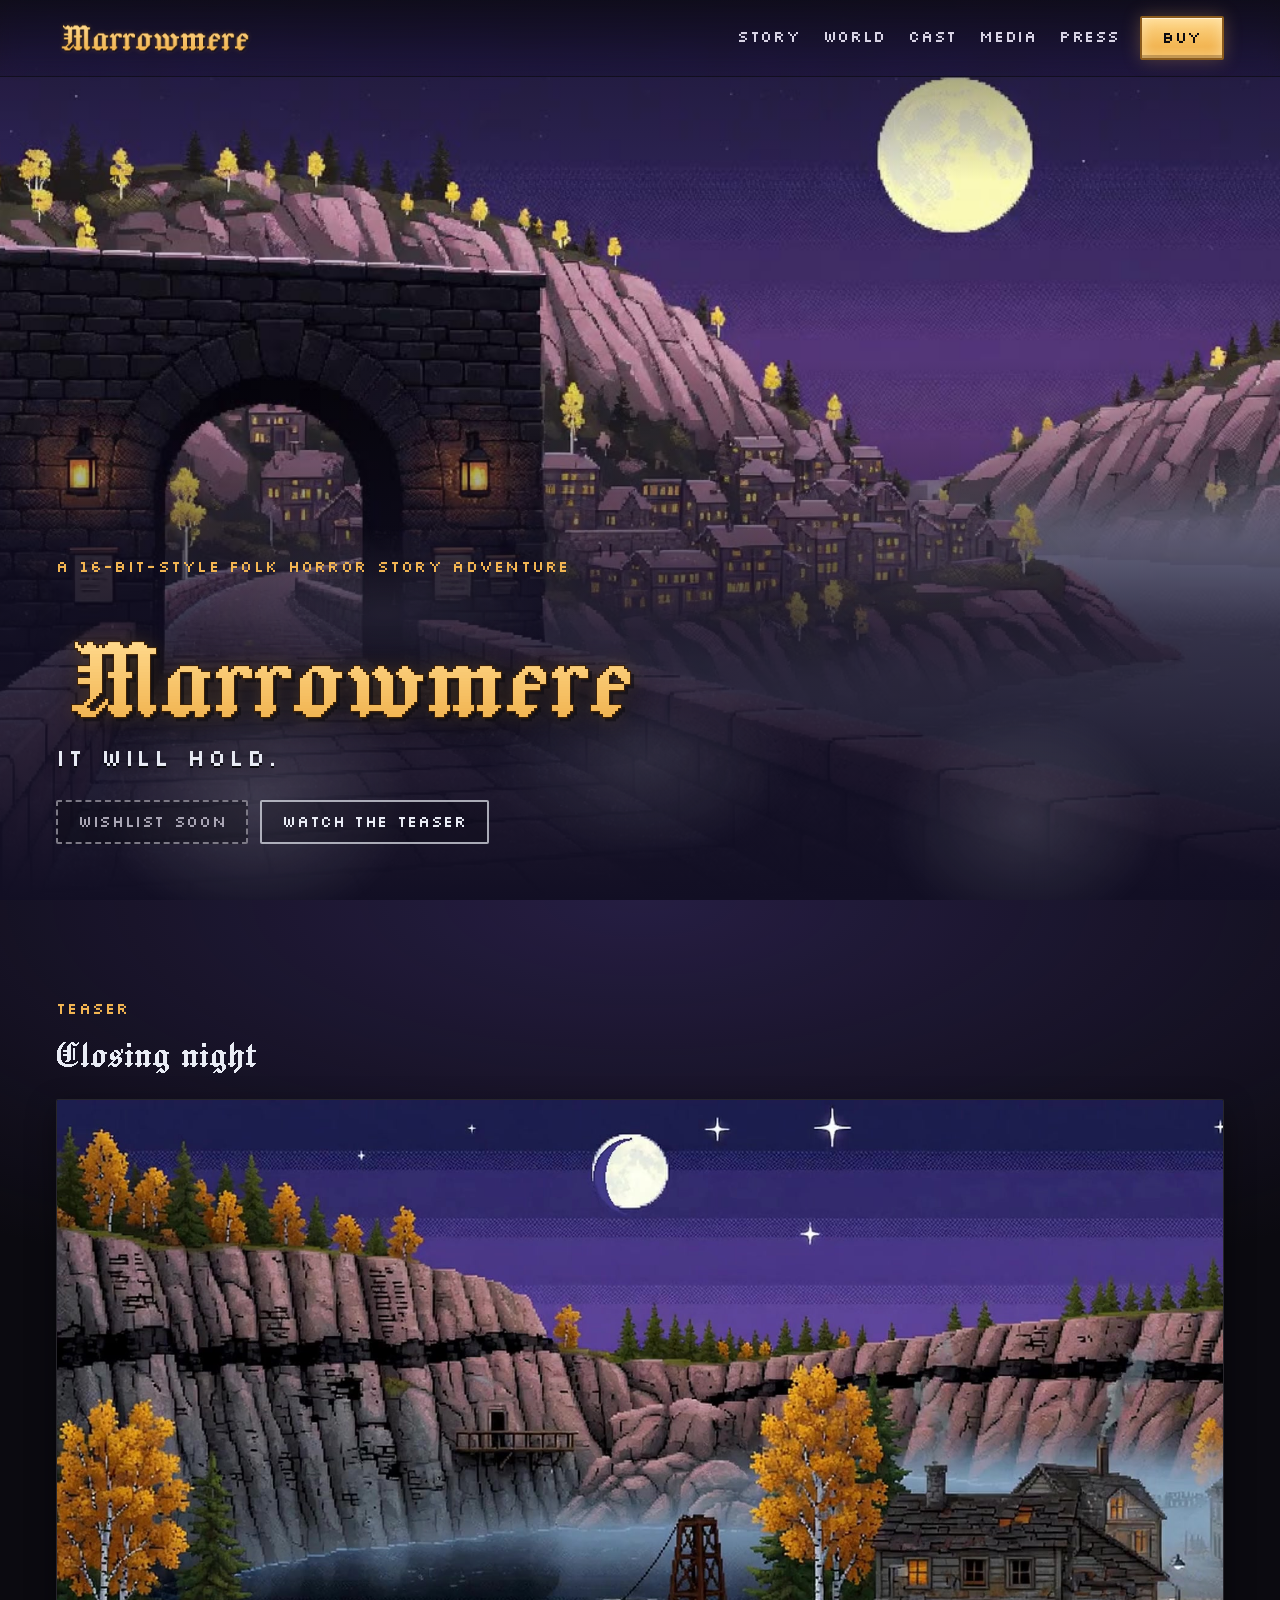
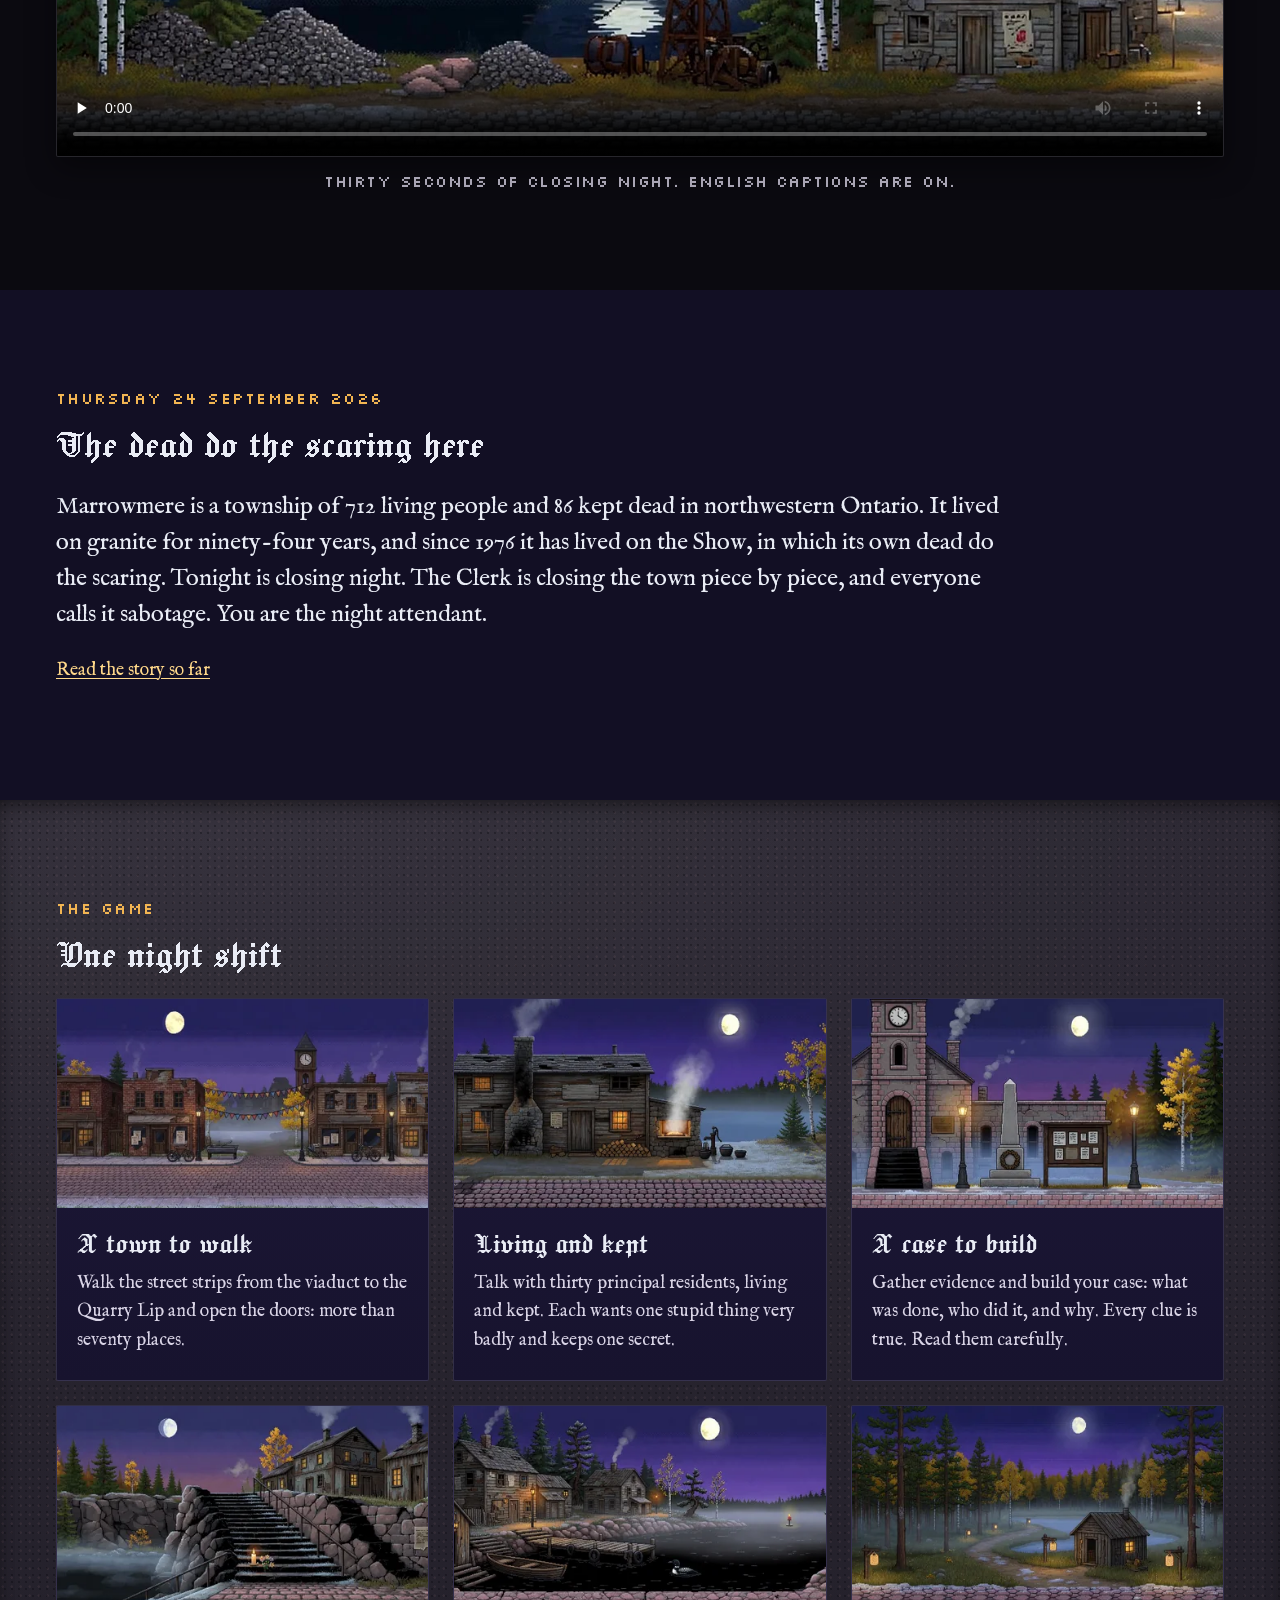
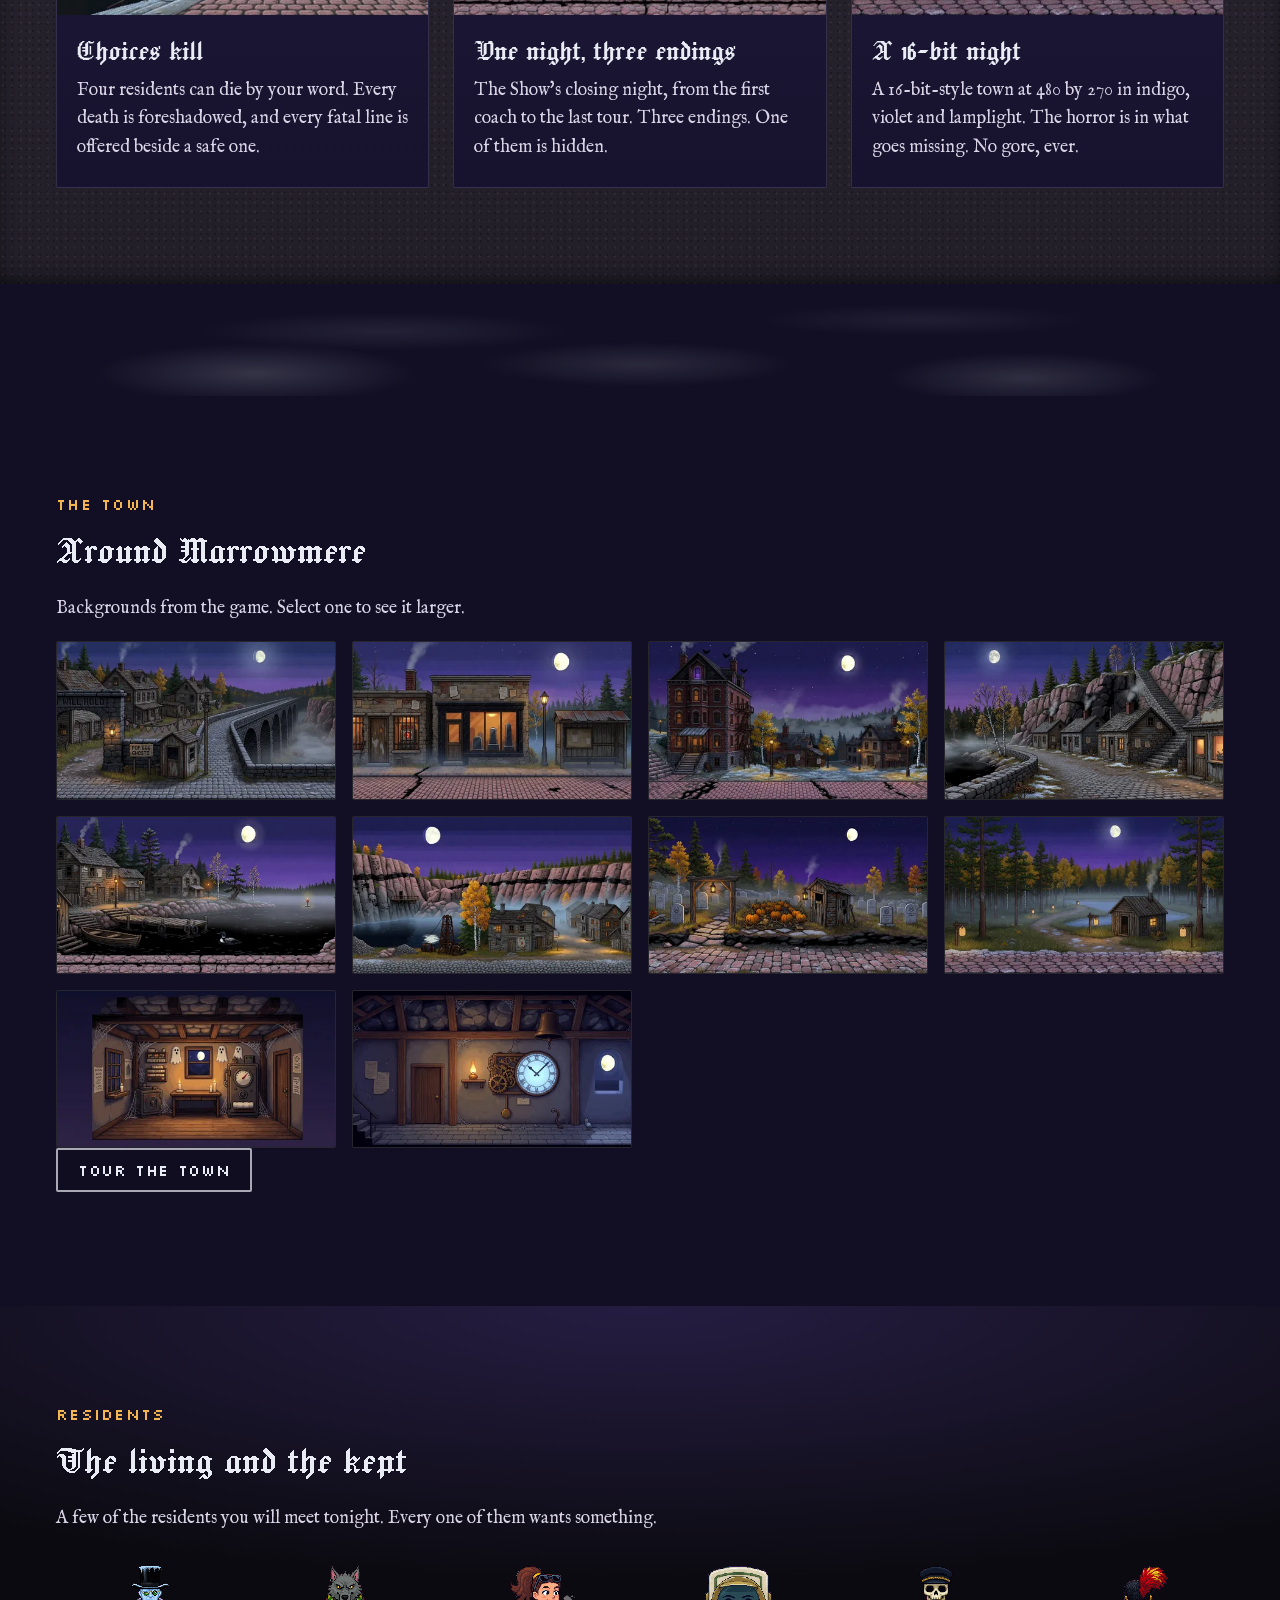
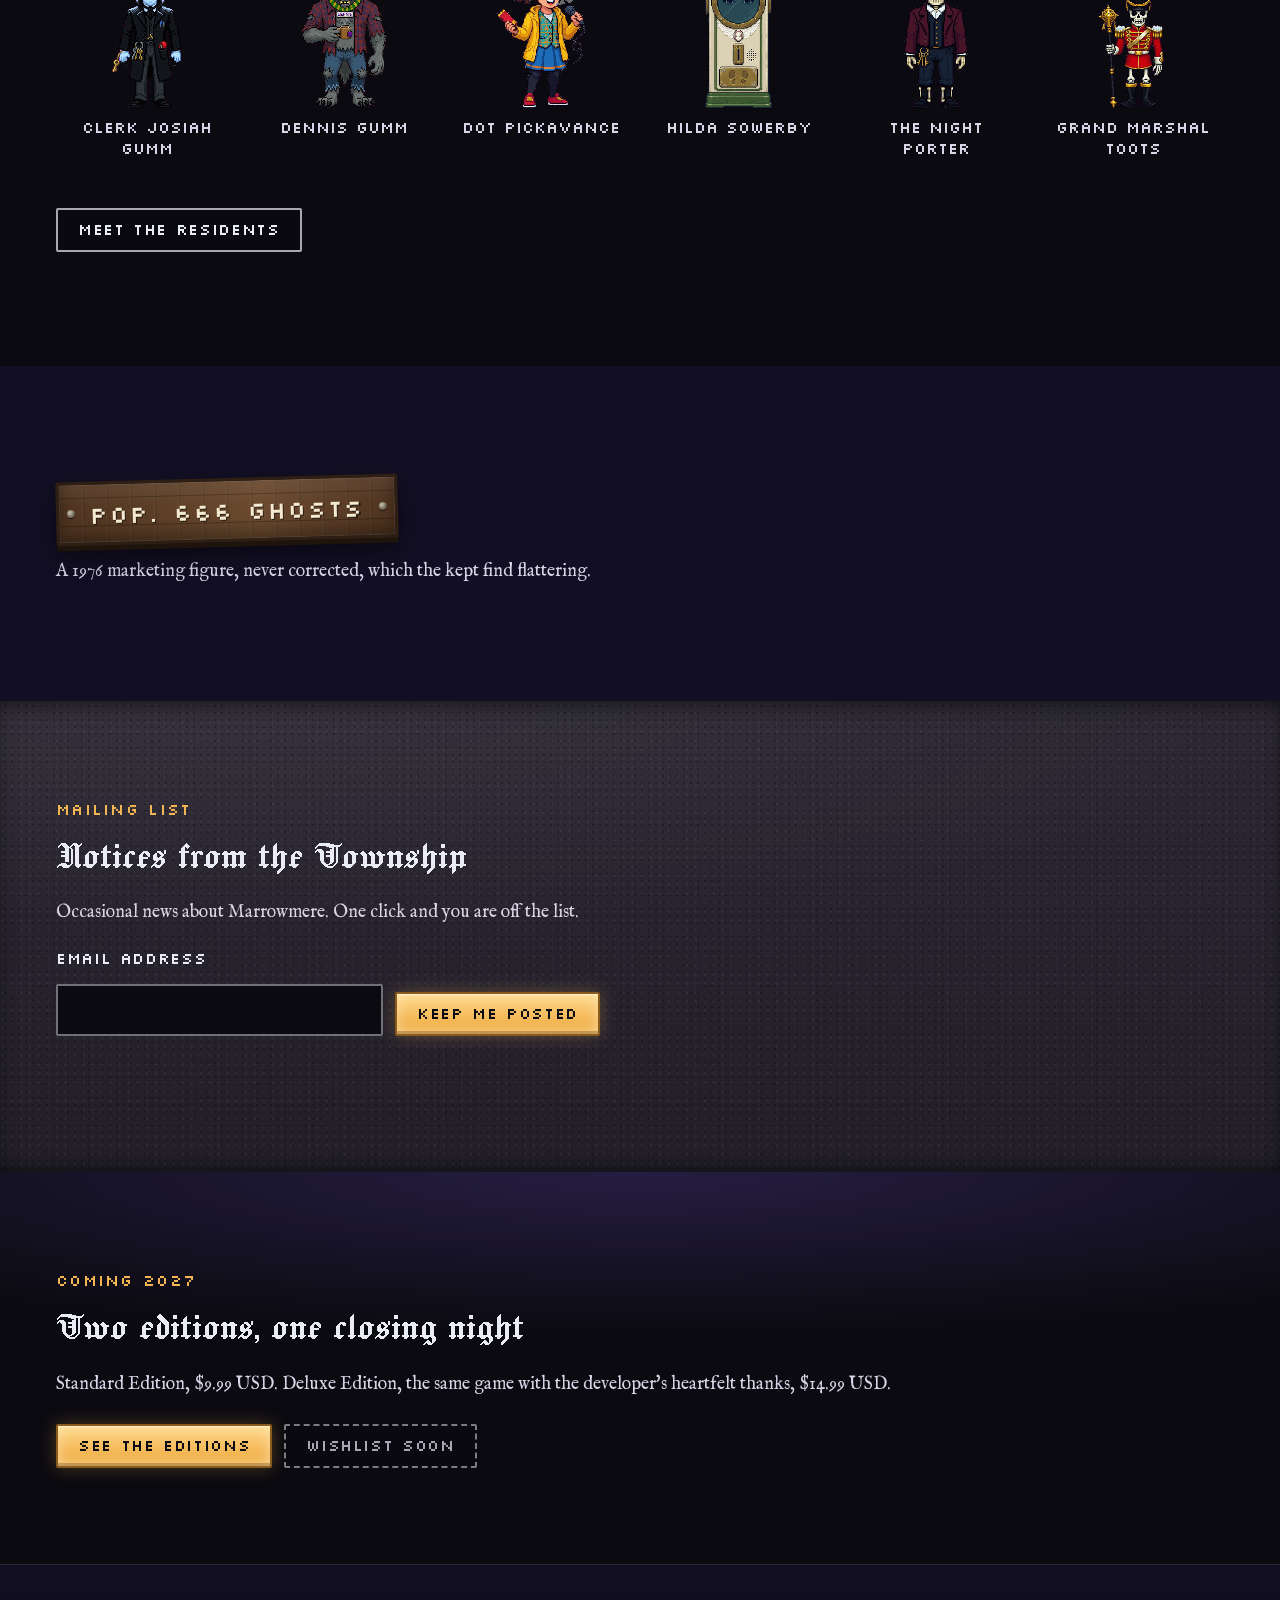
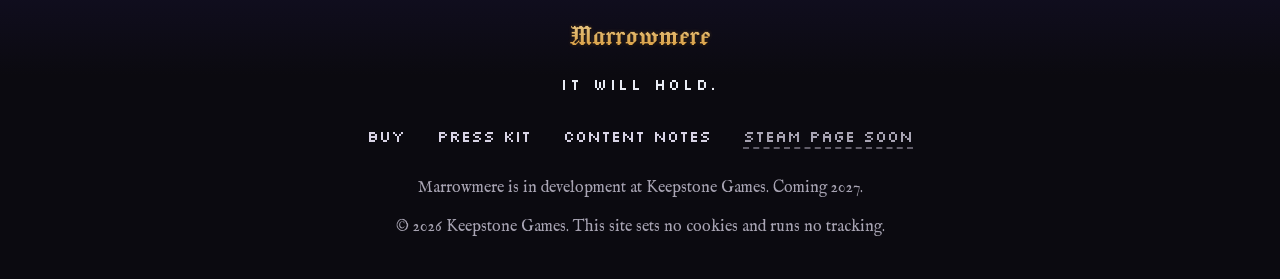
==== commit 36556ef4: "Update the site: Cradock Lake, 12-hour times, the new Deluxe edition, no treaty claim Co-Authored-By" ====
--- a/index.html
+++ b/index.html
@@ -189,7 +189,7 @@
     <div class="wrap">
       <p class="eyebrow"><span data-cfg="release">Coming 2027</span></p>
       <h2 id="buy-title">Two editions, one closing night</h2>
-      <p><span data-cfg="editions.standard.name">Standard Edition</span>, <span data-cfg="editions.standard.price">$9.99</span> USD. <span data-cfg="editions.deluxe.name">Deluxe Edition</span>, with the soundtrack and a digital art book, <span data-cfg="editions.deluxe.price">$14.99</span> USD.</p>
+      <p><span data-cfg="editions.standard.name">Standard Edition</span>, <span data-cfg="editions.standard.price">$9.99</span> USD. <span data-cfg="editions.deluxe.name">Deluxe Edition</span>, the same game with the developer's heartfelt thanks, <span data-cfg="editions.deluxe.price">$14.99</span> USD.</p>
       <div class="store-buttons">
         <a class="btn btn--primary" href="buy.html">See the editions</a>
         <a class="btn btn--ghost" href="buy.html" data-cfg-href="stores.steam" data-soon="Wishlist soon">Wishlist on Steam</a>
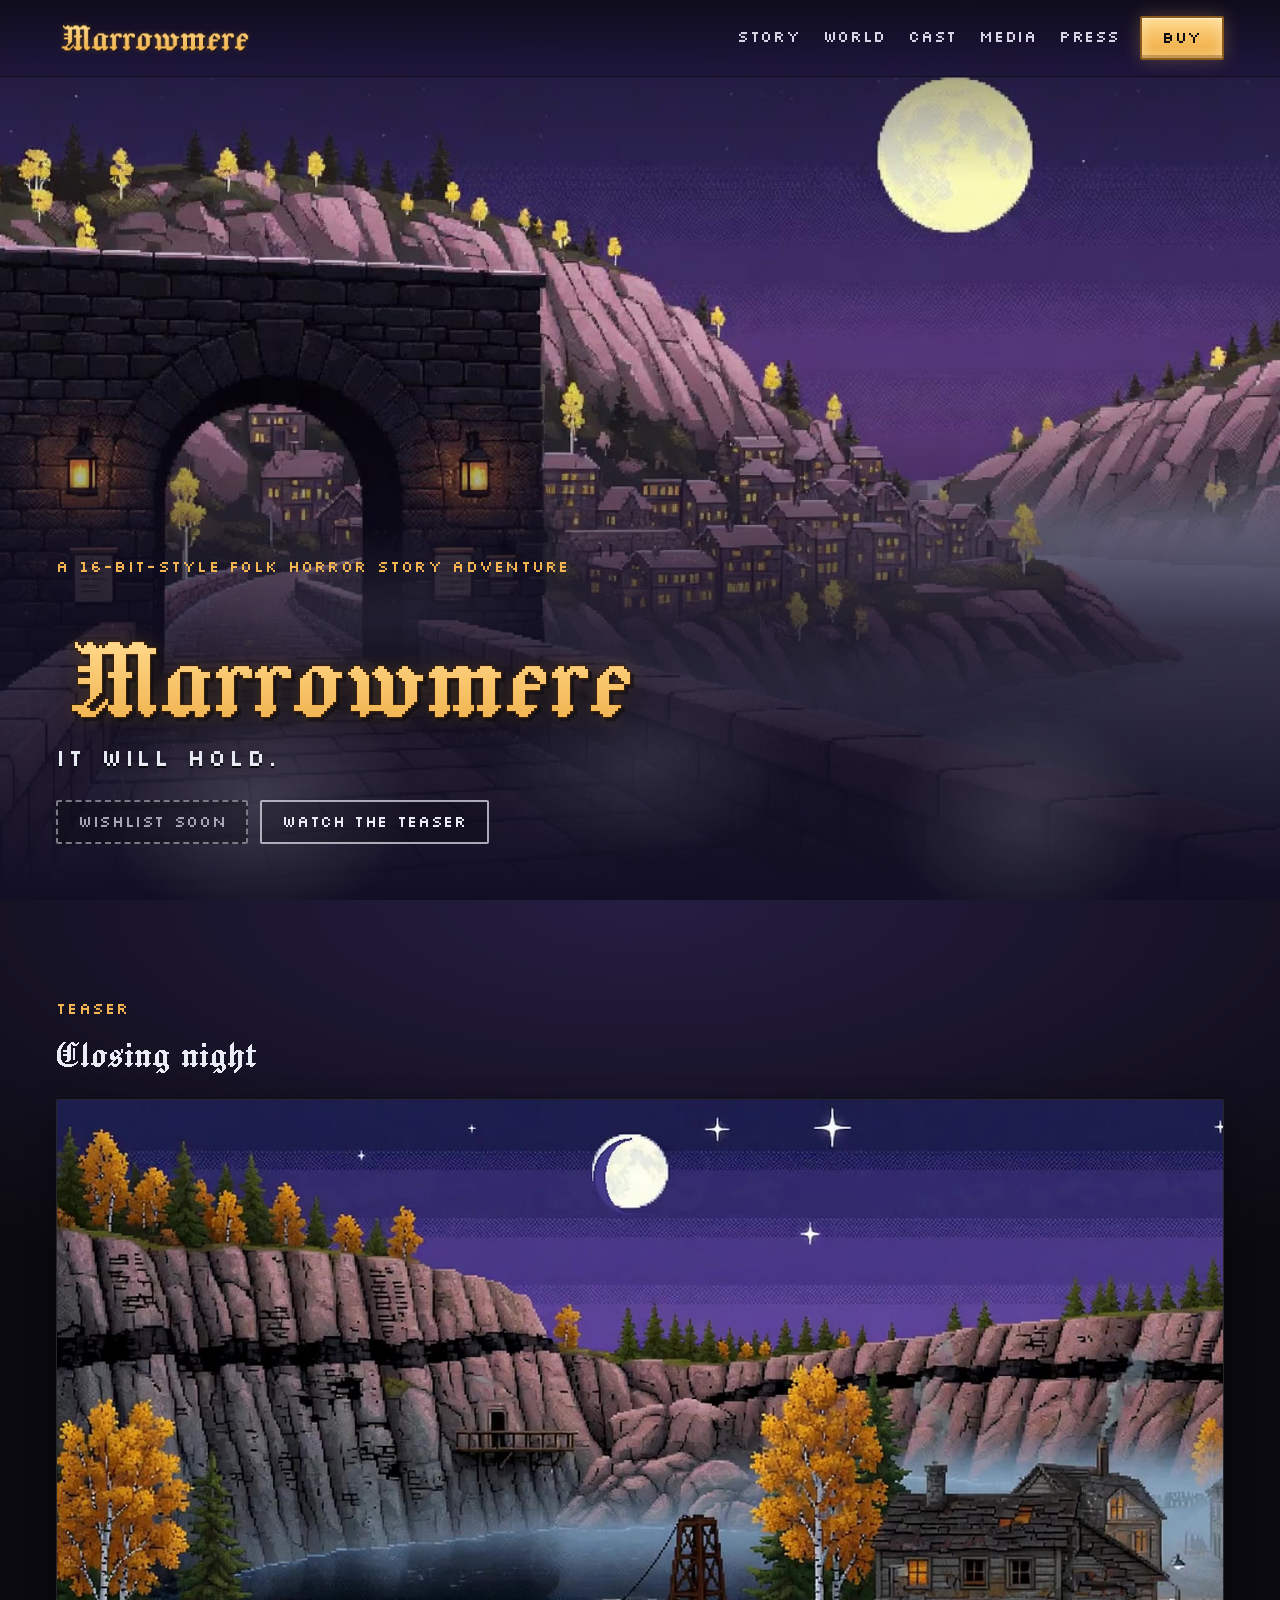
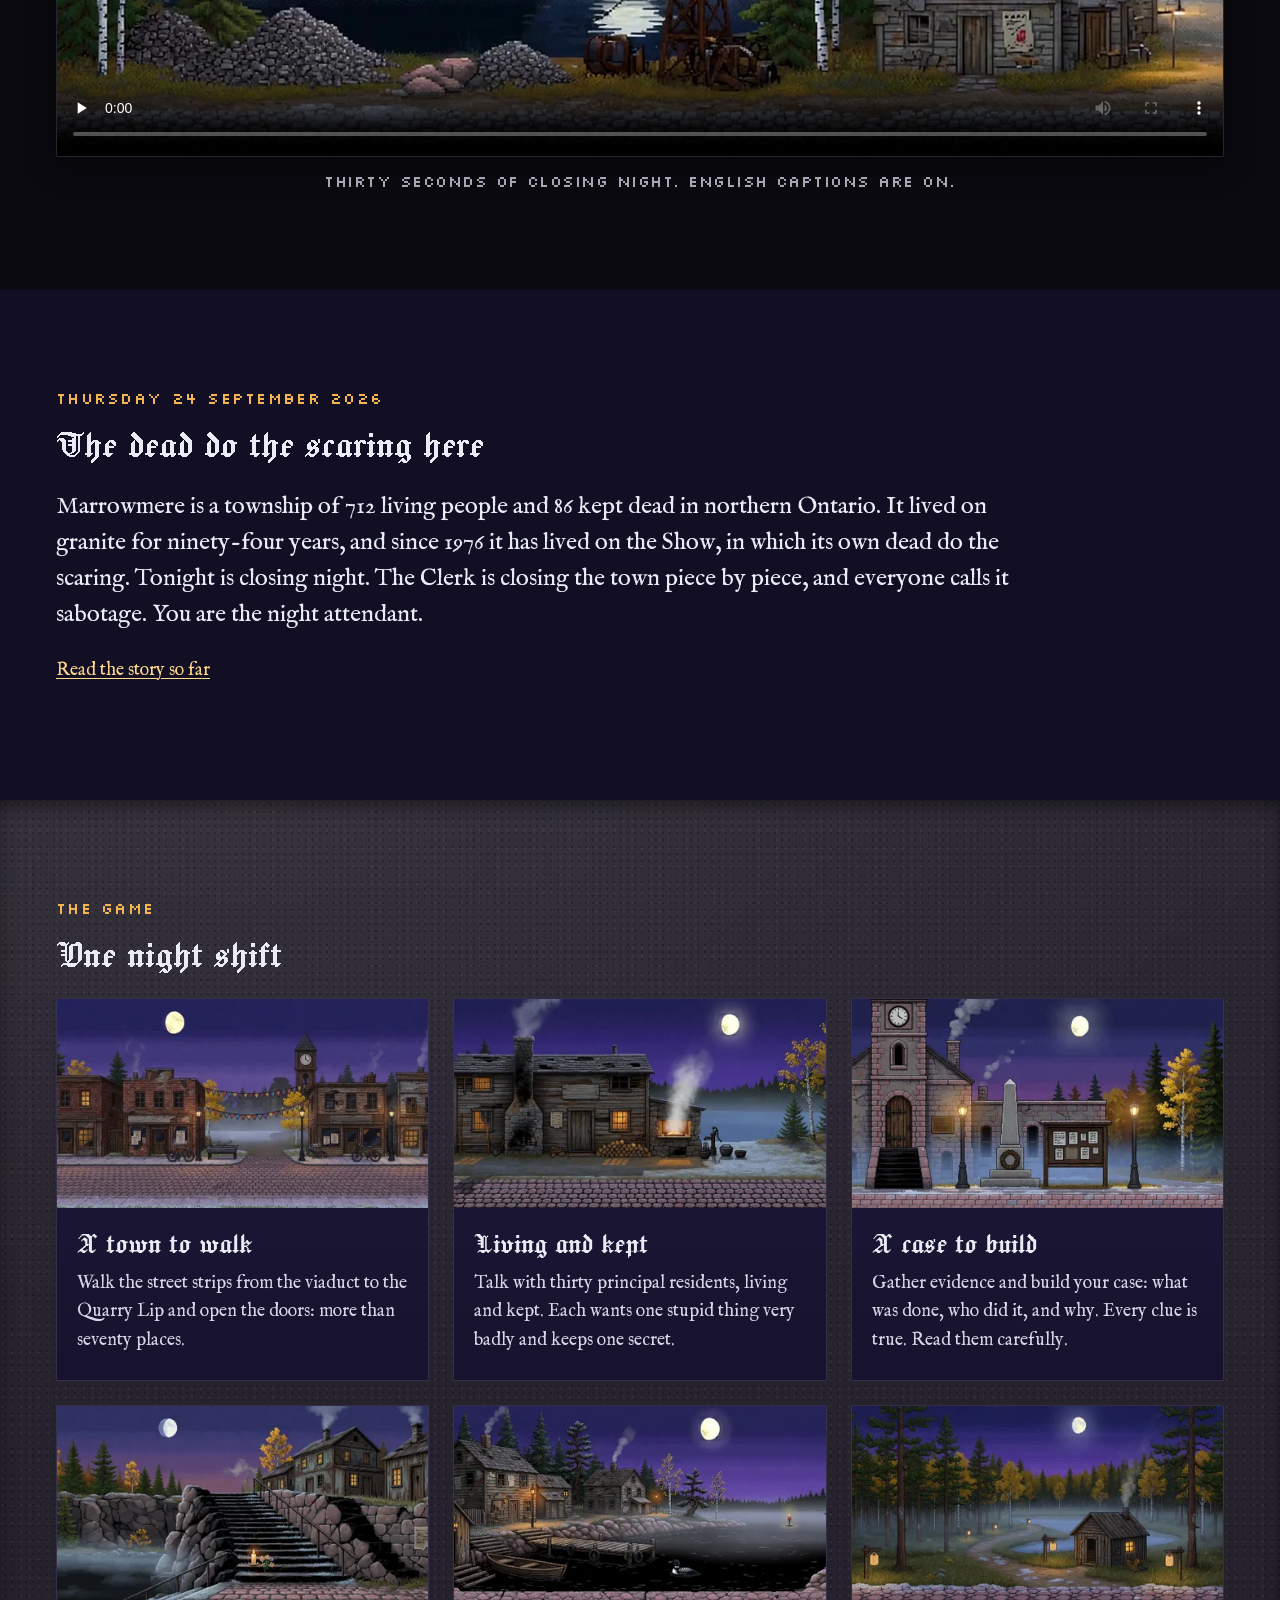
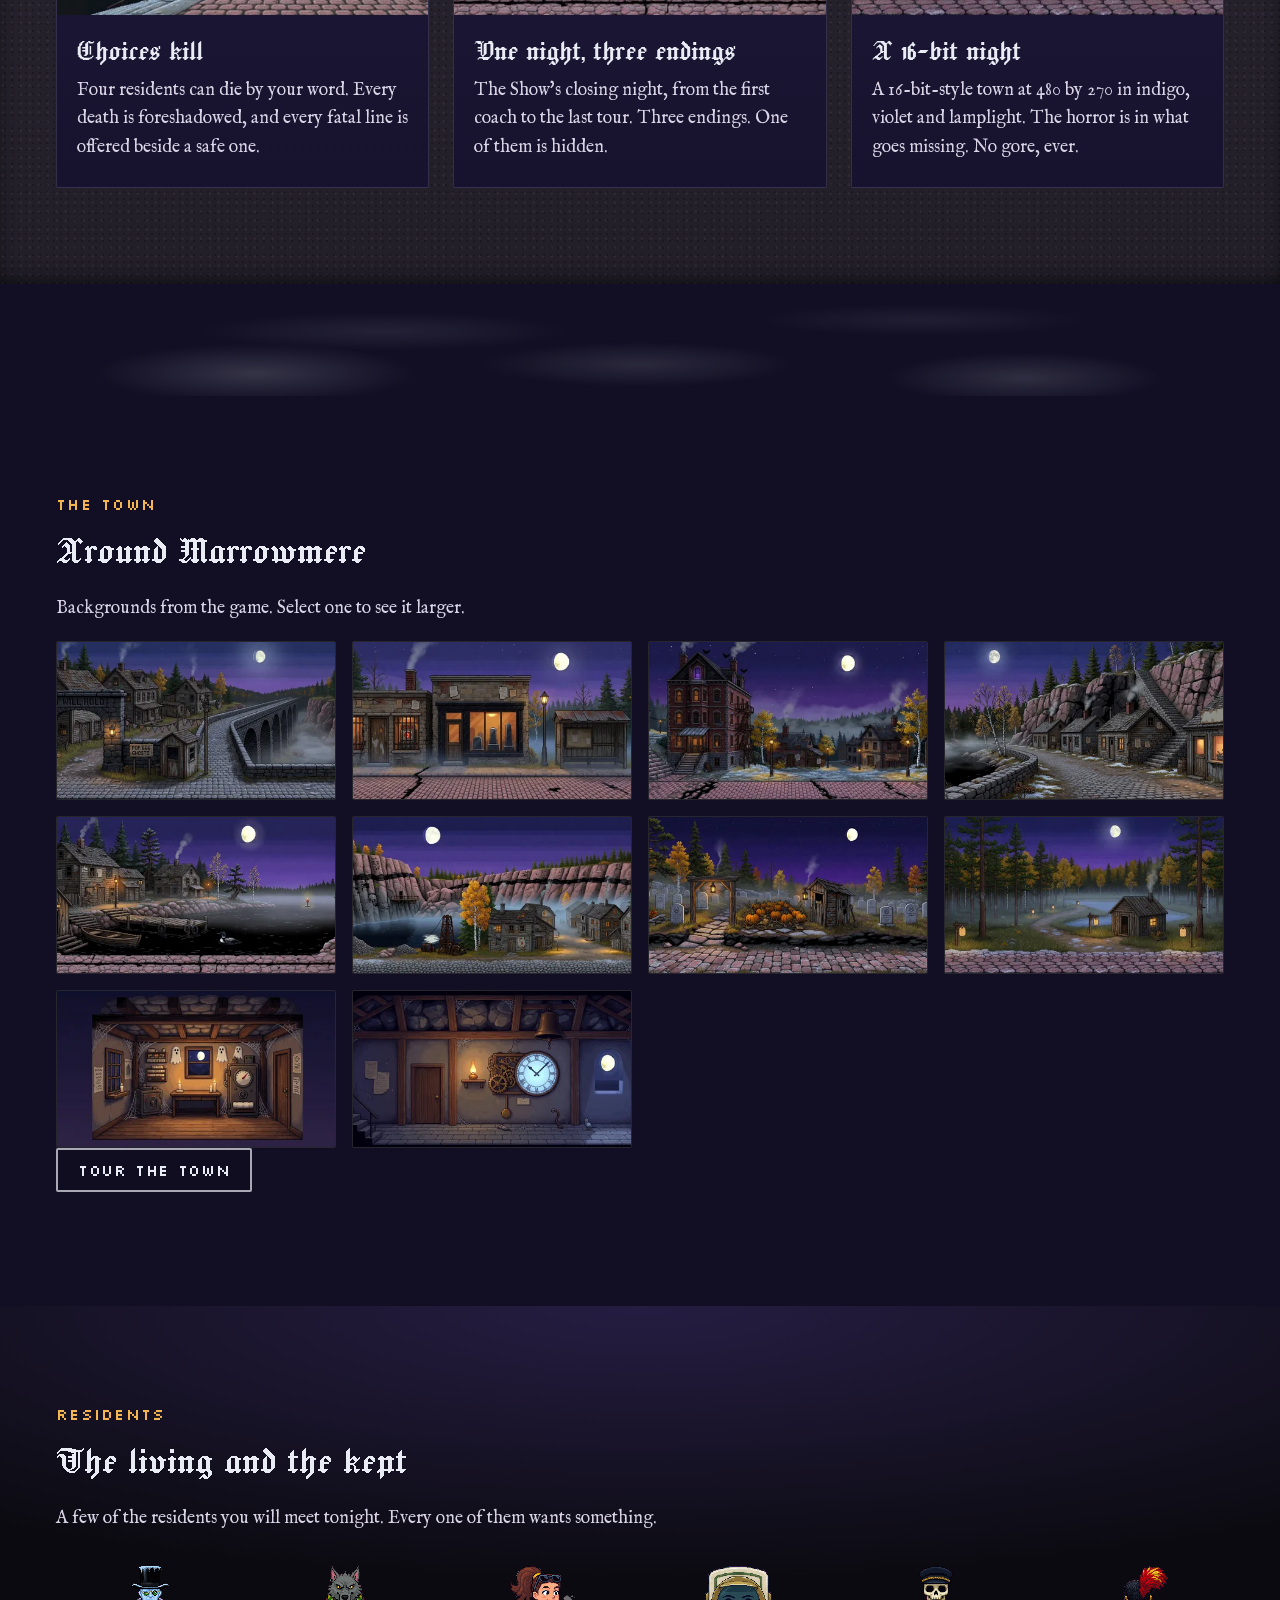
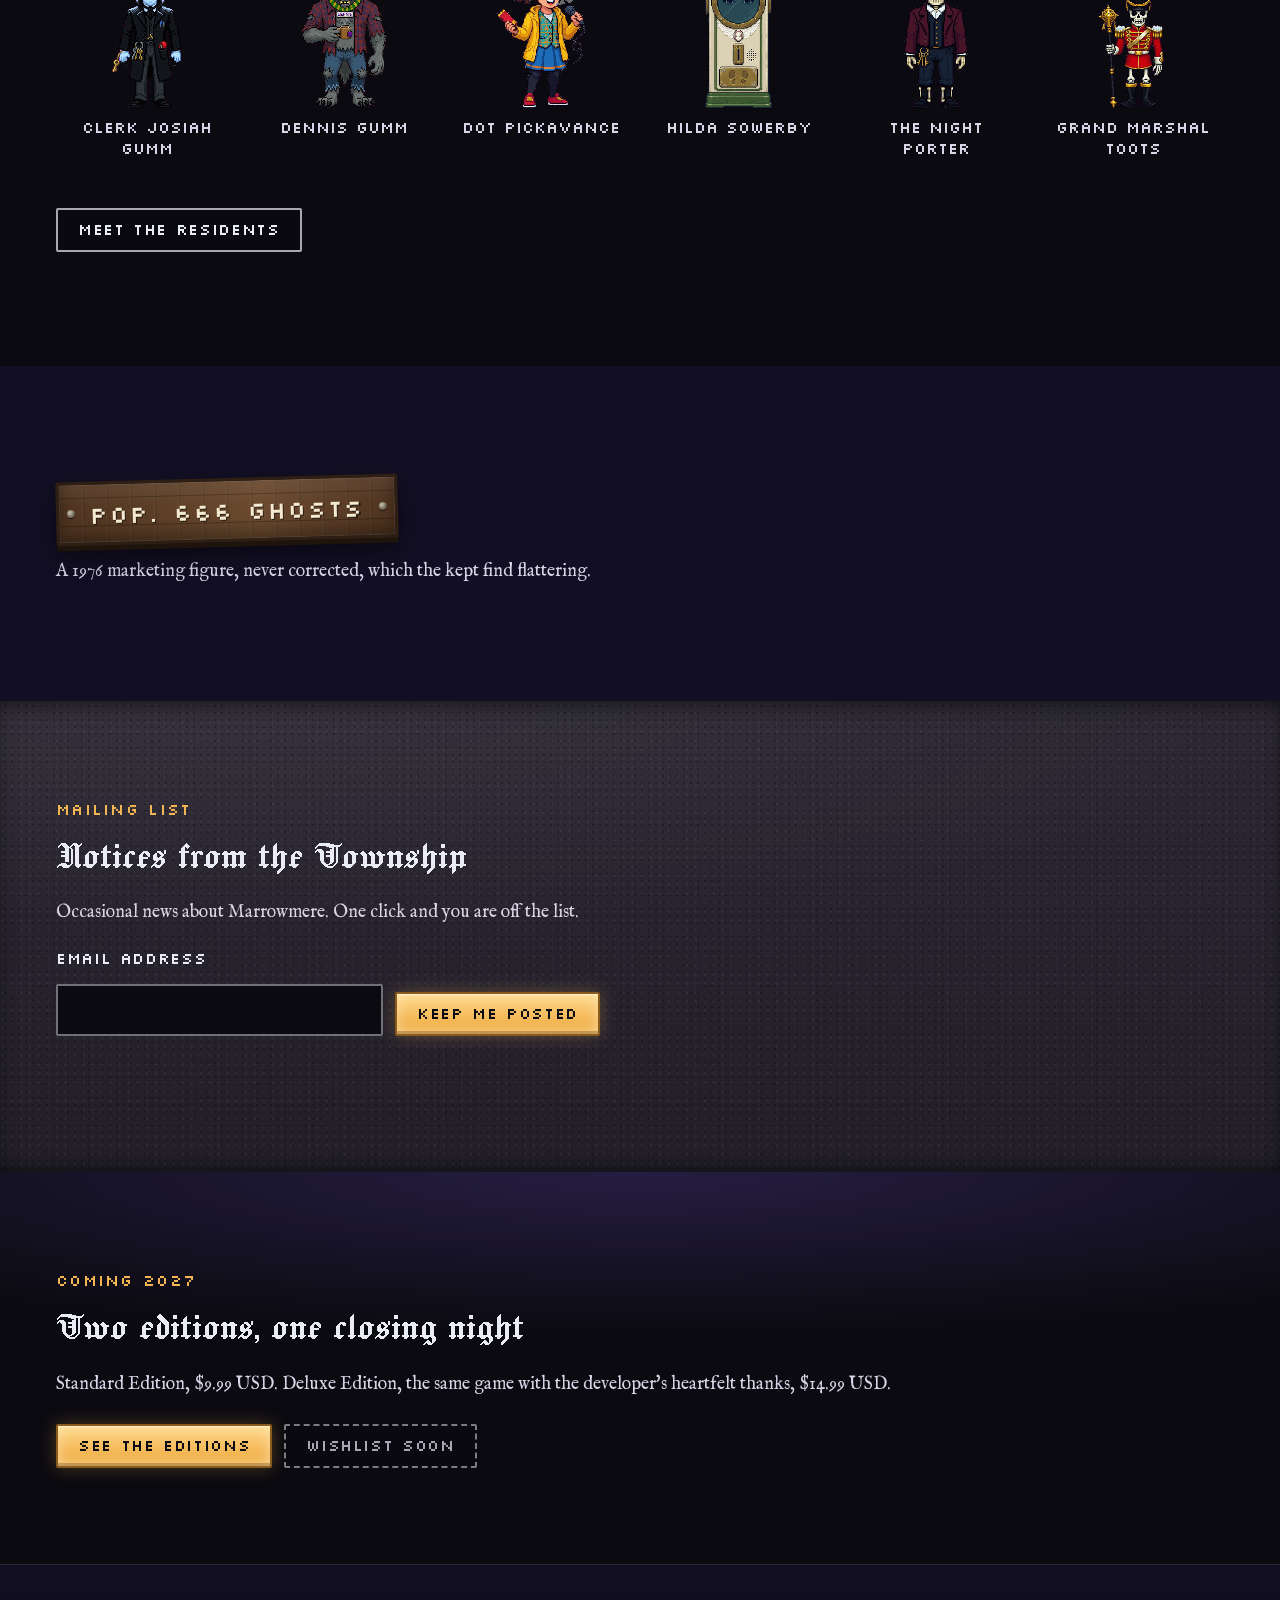
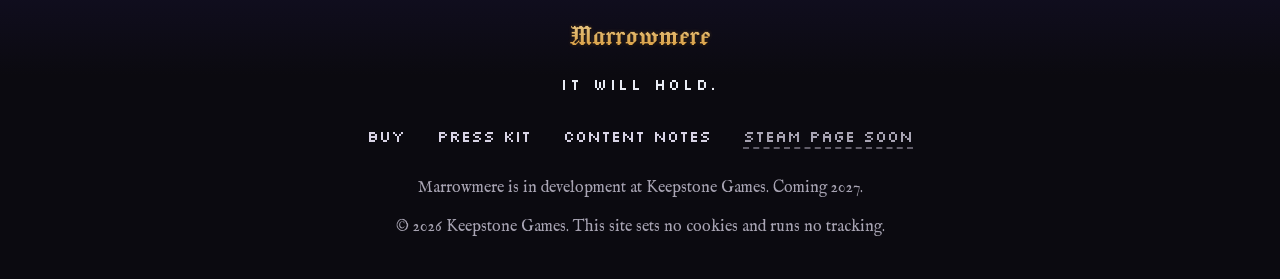
==== commit adb62da0: "Update the site: invented geography, owner FAQ answers, great-cavern masks shot Co-Authored-By: Clau" ====
--- a/index.html
+++ b/index.html
@@ -4,12 +4,12 @@
 <meta charset="utf-8">
 <meta name="viewport" content="width=device-width, initial-scale=1">
 <title>Marrowmere: a 16-bit-style folk horror story adventure</title>
-<meta name="description" content="Closing night in a northwestern Ontario quarry town whose own dead do the scaring. A 16-bit-style story adventure from Keepstone Games, coming 2027.">
+<meta name="description" content="Closing night in a northern Ontario quarry town whose own dead do the scaring. A 16-bit-style story adventure from Keepstone Games, coming 2027.">
 <link rel="canonical" href="https://bottobot.github.io/marrowmere-site/">
 <meta property="og:type" content="website">
 <meta property="og:site_name" content="Marrowmere">
 <meta property="og:title" content="Marrowmere: a 16-bit-style folk horror story adventure">
-<meta property="og:description" content="Closing night in a northwestern Ontario quarry town whose own dead do the scaring. A 16-bit-style story adventure from Keepstone Games, coming 2027.">
+<meta property="og:description" content="Closing night in a northern Ontario quarry town whose own dead do the scaring. A 16-bit-style story adventure from Keepstone Games, coming 2027.">
 <meta property="og:url" content="https://bottobot.github.io/marrowmere-site/">
 <meta property="og:image" content="https://bottobot.github.io/marrowmere-site/assets/img/brand/og-image.jpg">
 <meta name="twitter:card" content="summary_large_image">
@@ -76,7 +76,7 @@
     <div class="wrap">
       <p class="eyebrow">Thursday 24 September 2026</p>
       <h2 id="hook-title">The dead do the scaring here</h2>
-      <p class="lede">Marrowmere is a township of 712 living people and 86 kept dead in northwestern Ontario. It lived on granite for ninety-four years, and since 1976 it has lived on the Show, in which its own dead do the scaring. Tonight is closing night. The Clerk is closing the town piece by piece, and everyone calls it sabotage. You are the night attendant.</p>
+      <p class="lede">Marrowmere is a township of 712 living people and 86 kept dead in northern Ontario. It lived on granite for ninety-four years, and since 1976 it has lived on the Show, in which its own dead do the scaring. Tonight is closing night. The Clerk is closing the town piece by piece, and everyone calls it sabotage. You are the night attendant.</p>
       <p><a href="story.html">Read the story so far</a></p>
     </div>
   </section>
